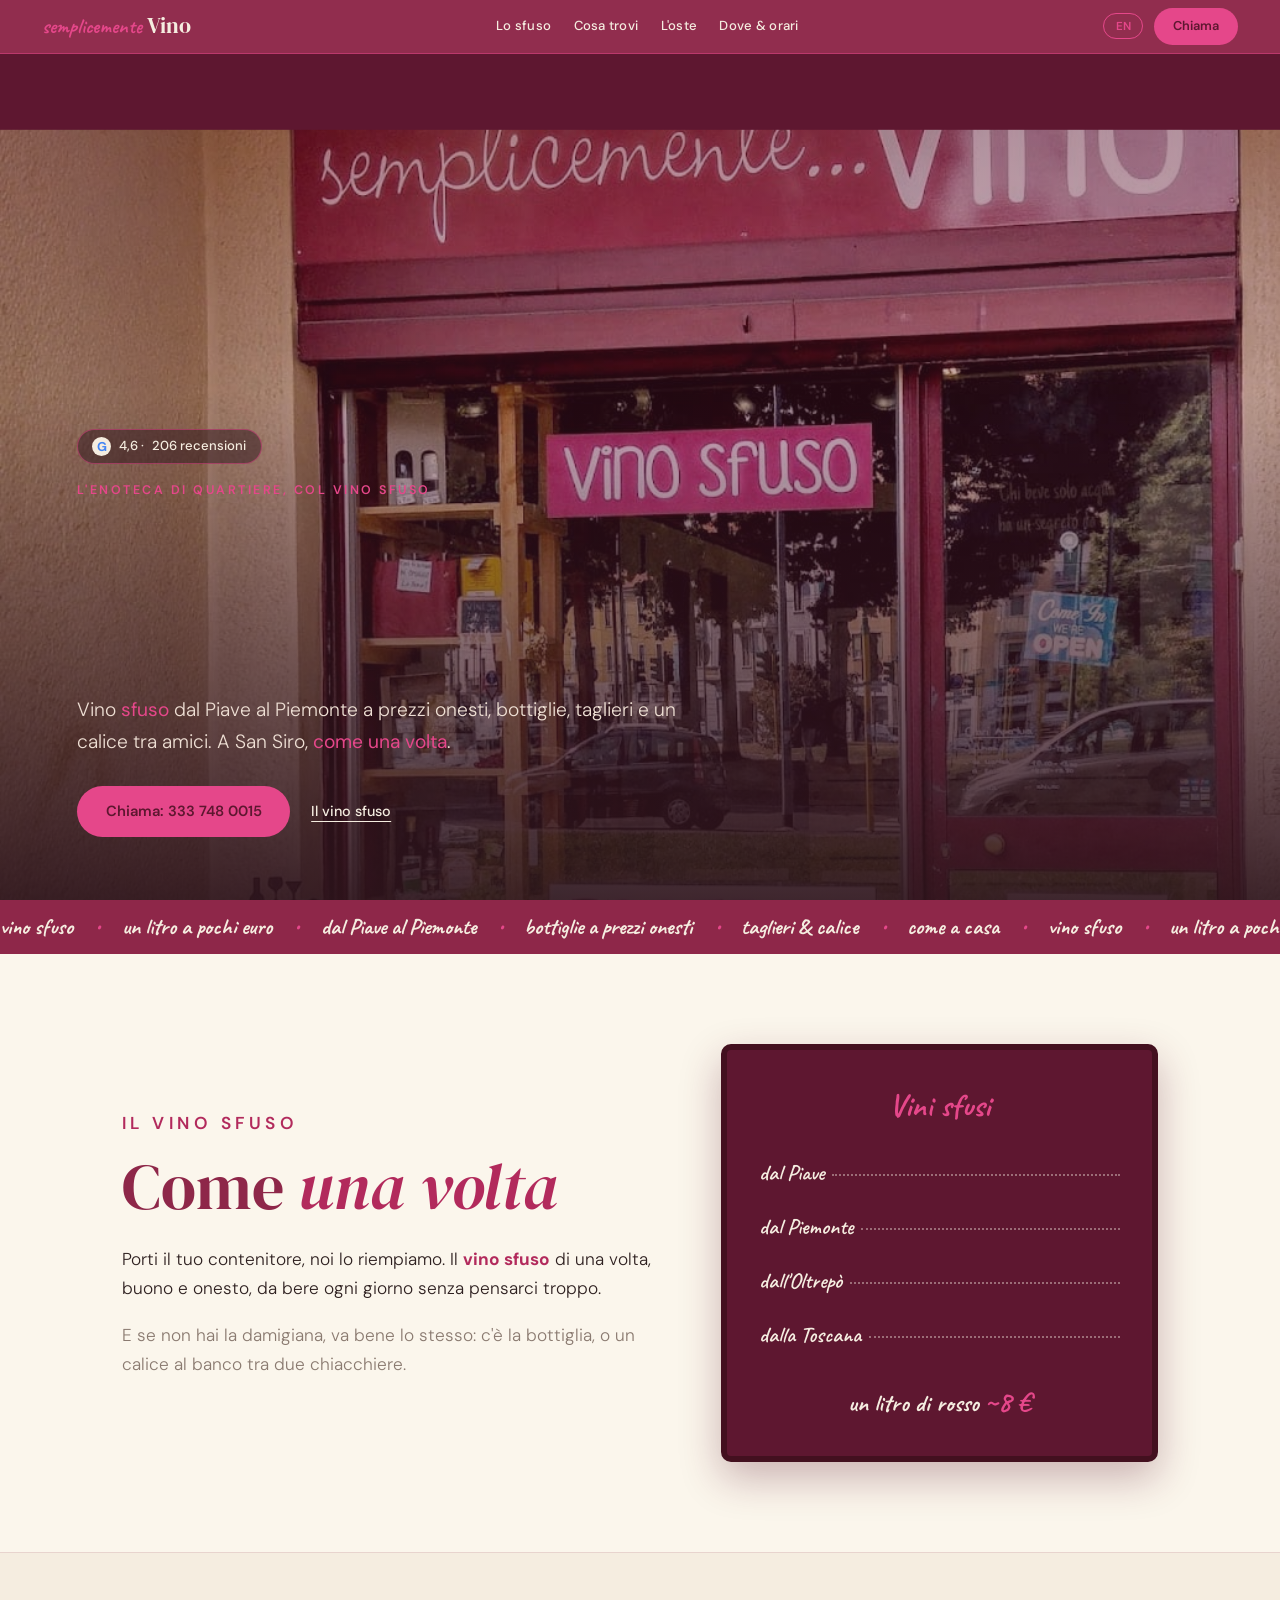
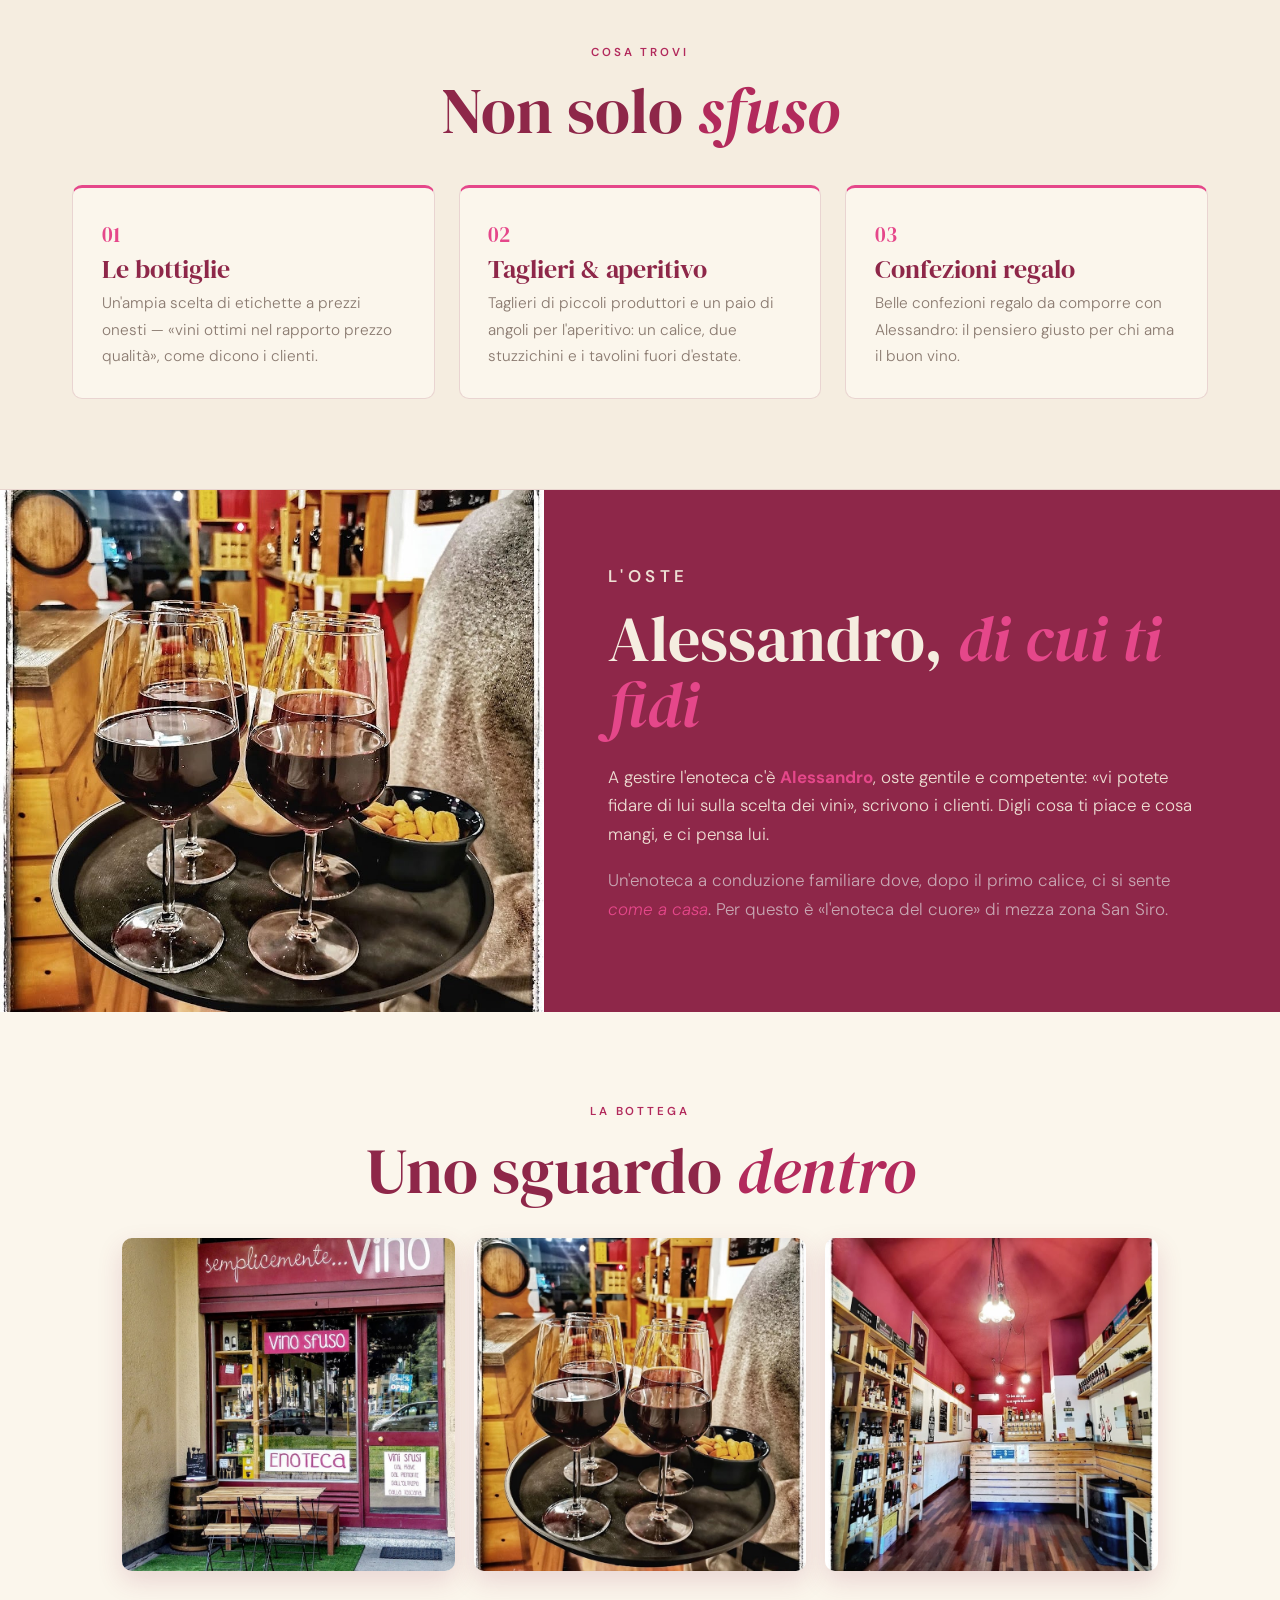
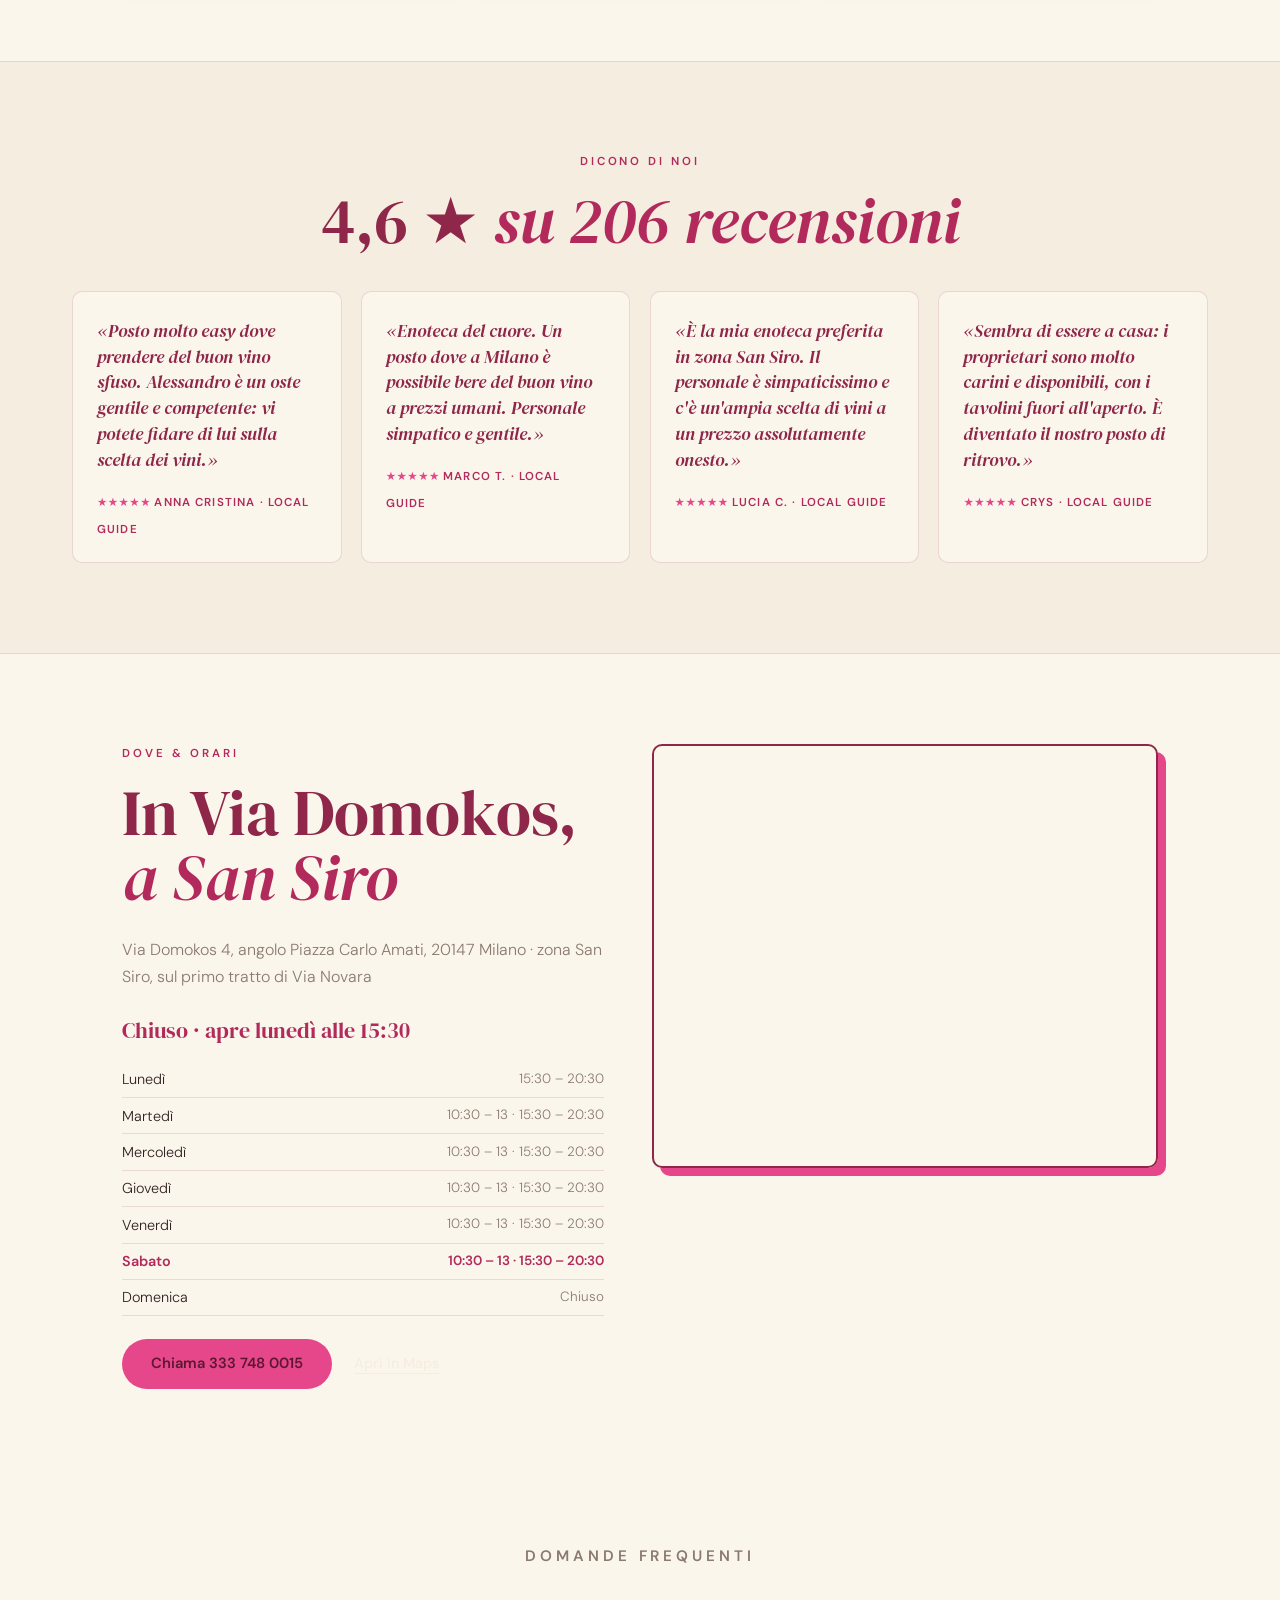
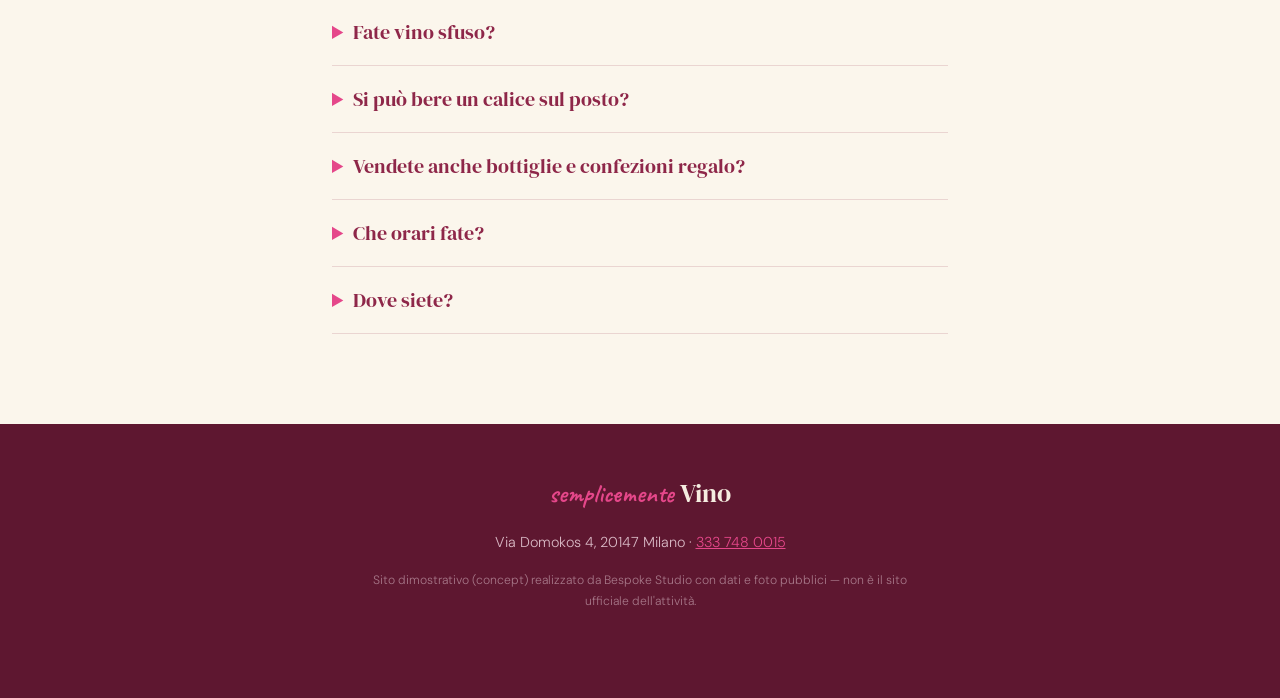
==== index.html @ ce9aa9db "Semplicemente Vino — enoteca e vino sfuso San Siro (demo Bespoke Studio) Co-Authored-By: Claude Opus" ====
<!DOCTYPE html>
<html lang="it">
<head>
<meta charset="UTF-8">
<meta name="viewport" content="width=device-width, initial-scale=1.0">
<title>Semplicemente Vino — enoteca e vino sfuso a San Siro, Milano</title>
<meta name="description" content="Semplicemente Vino: l'enoteca di quartiere di San Siro, in Via Domokos 4 a Milano. Vino sfuso dal Piave, dal Piemonte, dall'Oltrepò e dalla Toscana a prezzi onesti, bottiglie, taglieri e un calice tra amici. Chiama 333 748 0015.">
<link rel="canonical" href="https://rotenzark.github.io/semplicemente-vino/">
<meta property="og:type" content="website">
<meta property="og:title" content="Semplicemente Vino — enoteca e vino sfuso a San Siro, Milano">
<meta property="og:description" content="Vino sfuso a prezzi onesti, bottiglie, taglieri e un calice tra amici. L'enoteca di quartiere di San Siro, come una volta.">
<meta property="og:image" content="https://rotenzark.github.io/semplicemente-vino/img/og-image.jpg">
<meta property="og:url" content="https://rotenzark.github.io/semplicemente-vino/">
<meta name="twitter:card" content="summary_large_image">
<link rel="icon" href="img/favicon.svg" type="image/svg+xml">
<link rel="icon" href="img/favicon-32.png" type="image/png" sizes="32x32">
<link rel="apple-touch-icon" href="img/apple-touch-icon.png">
<link rel="preconnect" href="https://fonts.googleapis.com">
<link rel="preconnect" href="https://fonts.gstatic.com" crossorigin>
<link href="https://fonts.googleapis.com/css2?family=DM+Serif+Display:ital@0;1&family=DM+Sans:opsz,wght@9..40,300;9..40,400;9..40,500;9..40,600&family=Caveat:wght@500;600;700&display=swap" rel="stylesheet">
<link rel="stylesheet" href="css/styles.css?v=1">
<script type="application/ld+json">
{
  "@context": "https://schema.org",
  "@graph": [
    {
      "@type": "Store",
      "name": "Semplicemente Vino",
      "image": "https://rotenzark.github.io/semplicemente-vino/img/og-image.jpg",
      "url": "https://rotenzark.github.io/semplicemente-vino/",
      "telephone": "+393337480015",
      "priceRange": "€",
      "description": "Enoteca di quartiere a San Siro, Milano: vino sfuso a prezzi onesti, bottiglie, taglieri e un calice tra amici.",
      "address": { "@type": "PostalAddress", "streetAddress": "Via Domokos 4", "addressLocality": "Milano", "postalCode": "20147", "addressCountry": "IT" },
      "geo": { "@type": "GeoCoordinates", "latitude": 45.468658, "longitude": 9.125893 },
      "aggregateRating": { "@type": "AggregateRating", "ratingValue": "4.6", "reviewCount": "206", "bestRating": "5" },
      "openingHoursSpecification": [
        { "@type": "OpeningHoursSpecification", "dayOfWeek": "Monday", "opens": "15:30", "closes": "20:30" },
        { "@type": "OpeningHoursSpecification", "dayOfWeek": ["Tuesday","Wednesday","Thursday","Friday","Saturday"], "opens": "10:30", "closes": "13:00" },
        { "@type": "OpeningHoursSpecification", "dayOfWeek": ["Tuesday","Wednesday","Thursday","Friday","Saturday"], "opens": "15:30", "closes": "20:30" }
      ]
    },
    {
      "@type": "FAQPage",
      "mainEntity": [
        { "@type": "Question", "name": "Fate vino sfuso?", "acceptedAnswer": { "@type": "Answer", "text": "Sì, è la nostra specialità: vino sfuso dal Piave, dal Piemonte, dall'Oltrepò e dalla Toscana, a prezzi onesti. Porti il contenitore e lo riempiamo — un litro di rosso costa pochi euro." } },
        { "@type": "Question", "name": "Si può bere un calice sul posto?", "acceptedAnswer": { "@type": "Answer", "text": "Sì: abbiamo un paio di angoli per l'aperitivo con calice e stuzzichini, e i tavolini fuori d'estate. Per il tavolo basta una chiamata." } },
        { "@type": "Question", "name": "Vendete anche bottiglie e confezioni regalo?", "acceptedAnswer": { "@type": "Answer", "text": "Sì: un'ampia scelta di bottiglie a prezzi onesti, taglieri di piccoli produttori e belle confezioni regalo." } },
        { "@type": "Question", "name": "Che orari fate?", "acceptedAnswer": { "@type": "Answer", "text": "Lunedì 15:30–20:30; da martedì a sabato 10:30–13:00 e 15:30–20:30. La domenica siamo chiusi." } },
        { "@type": "Question", "name": "Dove siete?", "acceptedAnswer": { "@type": "Answer", "text": "In Via Domokos 4, angolo Piazza Carlo Amati, a Milano, zona San Siro / Via Novara. Per informazioni chiama 333 748 0015." } }
      ]
    }
  ]
}
</script>
</head>
<body>

<!-- INTRO -->
<div id="intro" aria-hidden="true">
  <div class="intro-inner">
    <p class="intro-logo"><span class="scritto">semplicemente</span><span class="vino">VINO</span></p>
    <p class="intro-sub">San Siro · Milano</p>
  </div>
</div>

<!-- HEADER -->
<header id="site-head">
  <a class="brand" href="#top" aria-label="Semplicemente Vino — torna su">
    <span class="brand-scritto">semplicemente</span><span class="brand-vino">Vino</span>
  </a>
  <nav id="mainNav" aria-label="Navigazione principale">
    <a href="#sfuso" data-i18n="nav.sfuso">Lo sfuso</a>
    <a href="#trovi" data-i18n="nav.trovi">Cosa trovi</a>
    <a href="#oste" data-i18n="nav.oste">L'oste</a>
    <a href="#dove" data-i18n="nav.dove">Dove &amp; orari</a>
  </nav>
  <div class="head-actions">
    <button id="langToggle" type="button" aria-label="Switch language">EN</button>
    <a class="head-call" href="tel:+393337480015" data-i18n="nav.chiama">Chiama</a>
    <button id="burger" aria-label="Menu" aria-expanded="false" aria-controls="mainNav"><span></span><span></span><span></span></button>
  </div>
</header>

<main id="top">

  <!-- HERO -->
  <section class="hero">
    <img id="heroPhoto" src="img/hero.jpg" alt="La vetrina di Semplicemente Vino con l'insegna, il vino sfuso e i tavolini fuori" width="1035" height="1200" fetchpriority="high">
    <div class="hero-shade" aria-hidden="true"></div>
    <div class="hero-content">
      <p class="hero-badge reveal-hero"><span class="g-logo" aria-hidden="true">G</span> 4,6 · <span data-i18n="hero.rec">206 recensioni</span></p>
      <p class="hero-kicker reveal-hero" data-i18n="hero.kicker">L'enoteca di quartiere, col vino sfuso</p>
      <h1 class="hero-title reveal-hero"><span class="scritto">semplicemente</span><span class="vino">Vino</span></h1>
      <p class="hero-sub reveal-hero" data-i18n="hero.sub">Vino <strong>sfuso</strong> dal Piave al Piemonte a prezzi onesti, bottiglie, taglieri e un calice tra amici. A San Siro, <strong>come una volta</strong>.</p>
      <div class="hero-cta reveal-hero">
        <a class="btn-primary" href="tel:+393337480015" data-i18n="hero.cta1">Chiama: 333 748 0015</a>
        <a class="btn-ghost" href="#sfuso" data-i18n="hero.cta2">Il vino sfuso</a>
      </div>
    </div>
  </section>

  <!-- TICKER -->
  <div class="ticker" aria-hidden="true">
    <div class="ticker-track">
      <span data-i18n="tk.1">vino sfuso</span><i>•</i><span data-i18n="tk.2">un litro a pochi euro</span><i>•</i><span data-i18n="tk.3">dal Piave al Piemonte</span><i>•</i><span data-i18n="tk.4">bottiglie a prezzi onesti</span><i>•</i><span data-i18n="tk.5">taglieri &amp; calice</span><i>•</i><span data-i18n="tk.6">come a casa</span><i>•</i>
      <span data-i18n="tk.1b">vino sfuso</span><i>•</i><span data-i18n="tk.2b">un litro a pochi euro</span><i>•</i><span data-i18n="tk.3b">dal Piave al Piemonte</span><i>•</i><span data-i18n="tk.4b">bottiglie a prezzi onesti</span><i>•</i><span data-i18n="tk.5b">taglieri &amp; calice</span><i>•</i><span data-i18n="tk.6b">come a casa</span><i>•</i>
    </div>
  </div>

  <!-- LO SFUSO -->
  <section id="sfuso" class="sfuso">
    <div class="sfuso-testo">
      <p class="kicker reveal" data-i18n="sfuso.kicker">Il vino sfuso</p>
      <h2 class="titolo reveal"><span data-i18n="sfuso.t1">Come</span> <em data-i18n="sfuso.t2">una volta</em></h2>
      <p class="reveal" data-i18n="sfuso.p1">Porti il tuo contenitore, noi lo riempiamo. Il <strong>vino sfuso</strong> di una volta, buono e onesto, da bere ogni giorno senza pensarci troppo.</p>
      <p class="reveal muted" data-i18n="sfuso.p2">E se non hai la damigiana, va bene lo stesso: c'è la bottiglia, o un calice al banco tra due chiacchiere.</p>
    </div>
    <div class="lavagna reveal" role="img" aria-label="Lavagna dei vini sfusi per regione">
      <p class="lav-titolo">Vini sfusi</p>
      <ul>
        <li><span data-i18n="lav.1">dal Piave</span><b class="dots"></b></li>
        <li><span data-i18n="lav.2">dal Piemonte</span><b class="dots"></b></li>
        <li><span data-i18n="lav.3">dall'Oltrepò</span><b class="dots"></b></li>
        <li><span data-i18n="lav.4">dalla Toscana</span><b class="dots"></b></li>
      </ul>
      <p class="lav-prezzo"><span data-i18n="lav.prezzo">un litro di rosso</span> <b>~8&nbsp;€</b></p>
    </div>
  </section>

  <!-- COSA TROVI -->
  <section id="trovi" class="trovi">
    <p class="kicker reveal" data-i18n="trovi.kicker">Cosa trovi</p>
    <h2 class="titolo reveal"><span data-i18n="trovi.t1">Non solo</span> <em data-i18n="trovi.t2">sfuso</em></h2>
    <div class="trovi-grid">
      <div class="trovi-card reveal"><span class="tc-n">01</span><h3 data-i18n="tc1.t">Le bottiglie</h3><p data-i18n="tc1.p">Un'ampia scelta di etichette a prezzi onesti — «vini ottimi nel rapporto prezzo qualità», come dicono i clienti.</p></div>
      <div class="trovi-card reveal"><span class="tc-n">02</span><h3 data-i18n="tc2.t">Taglieri &amp; aperitivo</h3><p data-i18n="tc2.p">Taglieri di piccoli produttori e un paio di angoli per l'aperitivo: un calice, due stuzzichini e i tavolini fuori d'estate.</p></div>
      <div class="trovi-card reveal"><span class="tc-n">03</span><h3 data-i18n="tc3.t">Confezioni regalo</h3><p data-i18n="tc3.p">Belle confezioni regalo da comporre con Alessandro: il pensiero giusto per chi ama il buon vino.</p></div>
    </div>
  </section>

  <!-- L'OSTE -->
  <section id="oste" class="oste">
    <figure class="oste-foto reveal" data-full="img/calici.jpg">
      <img src="img/calici.jpg" alt="Un vassoio con tre calici di vino rosso e stuzzichini da Semplicemente Vino" width="948" height="1200">
    </figure>
    <div class="oste-testo">
      <p class="kicker kicker-rosa reveal" data-i18n="oste.kicker">L'oste</p>
      <h2 class="titolo titolo-chiaro reveal"><span data-i18n="oste.t1">Alessandro,</span> <em data-i18n="oste.t2">di cui ti fidi</em></h2>
      <p class="reveal" data-i18n="oste.p1">A gestire l'enoteca c'è <strong>Alessandro</strong>, oste gentile e competente: «vi potete fidare di lui sulla scelta dei vini», scrivono i clienti. Digli cosa ti piace e cosa mangi, e ci pensa lui.</p>
      <p class="reveal muted" data-i18n="oste.p2">Un'enoteca a conduzione familiare dove, dopo il primo calice, ci si sente <em>come a casa</em>. Per questo è «l'enoteca del cuore» di mezza zona San Siro.</p>
    </div>
  </section>

  <!-- GALLERY -->
  <section id="gallery" class="gallery">
    <p class="kicker reveal" data-i18n="gal.kicker">La bottega</p>
    <h2 class="titolo reveal"><span data-i18n="gal.t1">Uno sguardo</span> <em data-i18n="gal.t2">dentro</em></h2>
    <div class="gallery-grid">
      <figure class="shot reveal" data-full="img/gal1.jpg"><img src="img/gal1.jpg" alt="La vetrina di Semplicemente Vino" width="820" height="820"></figure>
      <figure class="shot reveal" data-full="img/gal2.jpg"><img src="img/gal2.jpg" alt="Tre calici di rosso e stuzzichini" width="820" height="820"></figure>
      <figure class="shot reveal" data-full="img/gal3.jpg"><img src="img/gal3.jpg" alt="L'interno dell'enoteca con gli scaffali di vino" width="820" height="820"></figure>
    </div>
  </section>

  <!-- RECENSIONI -->
  <section id="recensioni" class="recensioni">
    <p class="kicker reveal" data-i18n="rec.kicker">Dicono di noi</p>
    <h2 class="titolo reveal"><span>4,6 ★</span> <em data-i18n="rec.t2">su 206 recensioni</em></h2>
    <div class="rec-grid">
      <blockquote class="rec reveal"><p data-i18n="rec.r1">«Posto molto easy dove prendere del buon vino sfuso. Alessandro è un oste gentile e competente: vi potete fidare di lui sulla scelta dei vini.»</p><cite>Anna Cristina · Local Guide</cite></blockquote>
      <blockquote class="rec reveal"><p data-i18n="rec.r2">«Enoteca del cuore. Un posto dove a Milano è possibile bere del buon vino a prezzi umani. Personale simpatico e gentile.»</p><cite>Marco T. · Local Guide</cite></blockquote>
      <blockquote class="rec reveal"><p data-i18n="rec.r3">«È la mia enoteca preferita in zona San Siro. Il personale è simpaticissimo e c'è un'ampia scelta di vini a un prezzo assolutamente onesto.»</p><cite>Lucia C. · Local Guide</cite></blockquote>
      <blockquote class="rec reveal"><p data-i18n="rec.r4">«Sembra di essere a casa: i proprietari sono molto carini e disponibili, con i tavolini fuori all'aperto. È diventato il nostro posto di ritrovo.»</p><cite>Crys · Local Guide</cite></blockquote>
    </div>
  </section>

  <!-- DOVE -->
  <section id="dove" class="dove">
    <div class="dove-info">
      <p class="kicker reveal" data-i18n="dove.kicker">Dove &amp; orari</p>
      <h2 class="titolo reveal"><span data-i18n="dove.t1">In Via Domokos,</span> <em data-i18n="dove.t2">a San Siro</em></h2>
      <p class="dove-metro reveal" data-i18n="dove.metro">Via Domokos 4, angolo Piazza Carlo Amati, 20147 Milano · zona San Siro, sul primo tratto di Via Novara</p>
      <div class="orari reveal">
        <p id="orarioStato" class="orario-stato">…</p>
        <table id="orariTable" aria-label="Orari di apertura">
          <tr data-day="1"><td data-i18n="giorni.lun">Lunedì</td><td>15:30 – 20:30</td></tr>
          <tr data-day="2"><td data-i18n="giorni.mar">Martedì</td><td>10:30 – 13 · 15:30 – 20:30</td></tr>
          <tr data-day="3"><td data-i18n="giorni.mer">Mercoledì</td><td>10:30 – 13 · 15:30 – 20:30</td></tr>
          <tr data-day="4"><td data-i18n="giorni.gio">Giovedì</td><td>10:30 – 13 · 15:30 – 20:30</td></tr>
          <tr data-day="5"><td data-i18n="giorni.ven">Venerdì</td><td>10:30 – 13 · 15:30 – 20:30</td></tr>
          <tr data-day="6"><td data-i18n="giorni.sab">Sabato</td><td>10:30 – 13 · 15:30 – 20:30</td></tr>
          <tr data-day="0"><td data-i18n="giorni.dom">Domenica</td><td data-i18n="giorni.chiuso">Chiuso</td></tr>
        </table>
      </div>
      <div class="dove-cta reveal">
        <a class="btn-primary" href="tel:+393337480015" data-i18n="dove.chiama">Chiama 333 748 0015</a>
        <a class="btn-ghost" href="https://www.google.com/maps/place/Semplicemente+VINO/@45.468658,9.125893,17z" target="_blank" rel="noopener" data-i18n="dove.apri">Apri in Maps</a>
      </div>
    </div>
    <div class="dove-media">
      <div class="mappa reveal">
        <iframe title="Mappa: Semplicemente Vino, Via Domokos 4, Milano" src="https://www.google.com/maps?q=Semplicemente+Vino,+Via+Domokos+4,+20147+Milano&output=embed" loading="lazy" referrerpolicy="no-referrer-when-downgrade" allowfullscreen></iframe>
      </div>
    </div>
  </section>

  <!-- FAQ -->
  <section class="faq" aria-label="Domande frequenti">
    <p class="kicker reveal" data-i18n="faq.kicker">Domande frequenti</p>
    <div class="faq-list">
      <details class="reveal"><summary data-i18n="faq.q1">Fate vino sfuso?</summary><p data-i18n="faq.a1">Sì, è la nostra specialità: vino sfuso dal Piave, dal Piemonte, dall'Oltrepò e dalla Toscana, a prezzi onesti. Porti il contenitore e lo riempiamo — un litro di rosso costa pochi euro.</p></details>
      <details class="reveal"><summary data-i18n="faq.q2">Si può bere un calice sul posto?</summary><p data-i18n="faq.a2">Sì: abbiamo un paio di angoli per l'aperitivo con calice e stuzzichini, e i tavolini fuori d'estate. Per il tavolo basta una chiamata.</p></details>
      <details class="reveal"><summary data-i18n="faq.q3">Vendete anche bottiglie e confezioni regalo?</summary><p data-i18n="faq.a3">Sì: un'ampia scelta di bottiglie a prezzi onesti, taglieri di piccoli produttori e belle confezioni regalo.</p></details>
      <details class="reveal"><summary data-i18n="faq.q4">Che orari fate?</summary><p data-i18n="faq.a4">Lunedì 15:30–20:30; da martedì a sabato 10:30–13:00 e 15:30–20:30. La domenica siamo chiusi.</p></details>
      <details class="reveal"><summary data-i18n="faq.q5">Dove siete?</summary><p data-i18n="faq.a5">In Via Domokos 4, angolo Piazza Carlo Amati, a Milano, zona San Siro / Via Novara. Chiama 333 748 0015.</p></details>
    </div>
  </section>

</main>

<footer>
  <p class="foot-brand"><span class="brand-scritto">semplicemente</span><span class="brand-vino">Vino</span></p>
  <p data-i18n="foot.dove">Via Domokos 4, 20147 Milano · <a href="tel:+393337480015">333 748 0015</a></p>
  <p class="foot-demo" data-i18n="foot.demo">Sito dimostrativo (concept) realizzato da Bespoke Studio con dati e foto pubblici — non è il sito ufficiale dell'attività.</p>
</footer>

<div class="actionbar" id="actionBar">
  <a href="tel:+393337480015" data-i18n="bar.chiama">Chiama</a>
  <a href="#dove" data-i18n="bar.orari">Orari</a>
  <a href="https://www.google.com/maps?q=Via+Domokos+4,+20147+Milano" target="_blank" rel="noopener" data-i18n="bar.mappa">Indicazioni</a>
</div>

<div id="lightbox" hidden>
  <button id="lightboxClose" aria-label="Chiudi">&times;</button>
  <img id="lightboxImg" src="" alt="">
</div>

<script src="https://cdnjs.cloudflare.com/ajax/libs/gsap/3.12.5/gsap.min.js" defer></script>
<script src="https://cdnjs.cloudflare.com/ajax/libs/gsap/3.12.5/ScrollTrigger.min.js" defer></script>
<script src="js/main.js?v=1" defer></script>
</body>
</html>
---- css/styles.css ----
/* Semplicemente Vino — design system
   Palette (dai colori reali dell'insegna): bordeaux #8E2749 · magenta #B22A5C · rosa #E5478A · crema #F5EDE0 · carta #FBF6EC · legno #7A5A3A · inchiostro #2E2020
   Font: DM Serif Display (display) · DM Sans (testo) · Caveat (script «semplicemente» + lavagna)
   Gesto-firma: il VINO SFUSO «come una volta» + l'insegna «semplicemente…VINO» */

:root{
  --bordeaux:#8E2749;
  --bordeaux-scuro:#5E1730;
  --magenta:#B22A5C;
  --rosa:#E5478A;
  --crema:#F5EDE0;
  --carta:#FBF6EC;
  --legno:#7A5A3A;
  --ink:#2E2020;
  --grigio:#8A7A70;
  --disp:'DM Serif Display',Georgia,serif;
  --testo:'DM Sans',system-ui,sans-serif;
  --script:'Caveat',cursive;
  --r:10px;
}

*,*::before,*::after{box-sizing:border-box}
[hidden]{display:none!important}
img{max-width:100%;height:auto;display:block}
body{margin:0;font-family:var(--testo);font-weight:300;color:var(--ink);background:var(--carta);line-height:1.7}
a{color:inherit}
h1,h2,h3{line-height:1.05;margin:0 0 .4em;font-weight:400}
@media (prefers-reduced-motion: reduce){*,*::before,*::after{animation-duration:.01ms!important;animation-iteration-count:1!important;transition-duration:.01ms!important;scroll-behavior:auto!important}}
html{scroll-behavior:smooth}

/* logo lockup «semplicemente…VINO» */
.scritto{font-family:var(--script);font-weight:700;color:var(--rosa)}
.vino{font-family:var(--disp)}

/* etichette */
.kicker{font-family:var(--testo);font-weight:600;font-size:.72rem;letter-spacing:.26em;text-transform:uppercase;color:var(--magenta);margin:0 0 1rem}
.kicker-rosa{color:var(--rosa)}
.titolo{font-family:var(--disp);font-size:clamp(2.3rem,5.5vw,4rem);color:var(--bordeaux);line-height:1.02}
.titolo em{font-style:italic;color:var(--magenta)}
.titolo-chiaro{color:var(--crema)}
.titolo-chiaro em{color:var(--rosa)}
.muted{color:var(--grigio)}

/* intro */
#intro{position:fixed;inset:0;background:var(--bordeaux);z-index:200;display:flex;align-items:center;justify-content:center;transition:opacity .6s ease}
#intro.hide{opacity:0;pointer-events:none}
.intro-inner{text-align:center;color:var(--crema)}
.intro-logo{margin:0;display:flex;flex-direction:column;align-items:center;line-height:.9}
.intro-logo .scritto{font-size:clamp(2rem,8vw,3.4rem);color:var(--rosa);opacity:0;animation:fadeUp .7s ease forwards}
.intro-logo .vino{font-size:clamp(3rem,13vw,6rem);color:var(--crema);opacity:0;animation:fadeUp .7s ease .2s forwards}
@keyframes fadeUp{from{opacity:0;transform:translateY(14px)}to{opacity:1;transform:none}}
.reduced-motion .intro-logo .scritto,.reduced-motion .intro-logo .vino{opacity:1;transform:none;animation:none}
.intro-sub{font-family:var(--testo);font-weight:500;font-size:.72rem;letter-spacing:.3em;text-transform:uppercase;color:var(--rosa);margin:1rem 0 0}

/* header */
#site-head{position:sticky;top:0;z-index:100;display:flex;align-items:center;justify-content:space-between;gap:1rem;padding:.5rem clamp(1rem,4vw,2.6rem);background:rgba(142,39,73,.97);border-bottom:1px solid rgba(229,71,138,.5)}
.brand{display:flex;align-items:baseline;gap:.35rem;text-decoration:none;color:var(--crema)}
.brand-scritto{font-family:var(--script);font-weight:700;font-size:1.3rem;color:var(--rosa)}
.brand-vino{font-family:var(--disp);font-size:1.35rem;color:var(--crema)}
#mainNav{display:flex;gap:1.4rem}
#mainNav a{font-size:.82rem;font-weight:500;letter-spacing:.02em;text-decoration:none;color:var(--crema)}
#mainNav a:hover{color:var(--rosa)}
.head-actions{display:flex;align-items:center;gap:.7rem}
#langToggle{font-family:var(--testo);font-weight:600;font-size:.72rem;background:none;border:1px solid var(--rosa);color:var(--rosa);border-radius:99px;padding:.28rem .7rem;cursor:pointer}
.head-call{font-weight:600;font-size:.8rem;text-decoration:none;background:var(--rosa);color:var(--bordeaux-scuro);padding:.46rem 1.2rem;border-radius:99px}
.head-call:hover{background:var(--crema)}
#burger{display:none;flex-direction:column;gap:5px;background:none;border:none;cursor:pointer;padding:.35rem;position:relative;z-index:112}
#burger span{width:24px;height:2.5px;background:var(--crema);border-radius:2px;transition:transform .3s,opacity .3s}
#burger[aria-expanded="true"] span:nth-child(1){transform:translateY(7.5px) rotate(45deg)}
#burger[aria-expanded="true"] span:nth-child(2){opacity:0}
#burger[aria-expanded="true"] span:nth-child(3){transform:translateY(-7.5px) rotate(-45deg)}
#burger[aria-expanded="true"] span{background:var(--rosa)}

/* hero */
.hero{position:relative;min-height:94vh;min-height:94svh;display:flex;align-items:flex-end;overflow:hidden;background:var(--bordeaux-scuro)}
#heroPhoto{position:absolute;inset:0;width:100%;height:112%;object-fit:cover;object-position:center 30%}
.hero-shade{position:absolute;inset:0;background:linear-gradient(180deg,rgba(94,23,48,.5) 0%,rgba(94,23,48,.35) 40%,rgba(46,20,28,.92) 100%)}
.hero-content{position:relative;z-index:2;padding:0 clamp(1.2rem,6vw,5rem) clamp(2.6rem,7vh,5rem);max-width:900px}
.hero-badge{display:inline-flex;align-items:center;gap:.5rem;color:var(--crema);font-weight:500;font-size:.82rem;background:rgba(46,20,28,.5);border:1px solid rgba(229,71,138,.5);border-radius:99px;padding:.32rem .9rem;margin:0 0 1rem}
.g-logo{font-weight:700;background:var(--crema);color:#4285F4;border-radius:50%;width:1.2rem;height:1.2rem;display:inline-flex;align-items:center;justify-content:center;font-size:.8rem}
.hero-kicker{font-family:var(--testo);font-weight:600;font-size:.78rem;letter-spacing:.2em;text-transform:uppercase;color:var(--rosa);margin:0 0 .5rem}
.hero-title{margin:0 0 1rem;display:flex;flex-direction:column;line-height:.85}
.hero-title .scritto{font-size:clamp(2.4rem,8vw,4.4rem);color:var(--rosa)}
.hero-title .vino{font-family:var(--disp);font-size:clamp(3.4rem,13vw,8rem);color:var(--crema)}
.hero-sub{color:#EEDFD4;font-size:clamp(1rem,1.9vw,1.2rem);max-width:34em;margin:0 0 1.7rem}
.hero-sub strong{color:var(--rosa);font-weight:400}
.hero-cta{display:flex;gap:.9rem;flex-wrap:wrap}
.btn-primary{font-family:var(--testo);font-weight:600;text-decoration:none;background:var(--rosa);color:var(--bordeaux-scuro);padding:.8rem 1.8rem;border-radius:99px;font-size:.92rem;display:inline-block}
.btn-primary:hover{background:var(--crema)}
.btn-ghost{font-weight:500;text-decoration:underline;text-underline-offset:5px;color:var(--crema);padding:.8rem .4rem;font-size:.9rem}

/* ticker */
.ticker{background:var(--bordeaux);color:var(--crema);overflow:hidden;padding:.5rem 0}
.ticker-track{display:flex;gap:1.4rem;white-space:nowrap;width:max-content;animation:ticker 28s linear infinite;font-family:var(--script);font-weight:700;font-size:1.4rem}
.ticker-track i{color:var(--rosa);font-style:normal}
@keyframes ticker{to{transform:translateX(-50%)}}
.reduced-motion .ticker-track{animation:none}

/* sfuso */
.sfuso{max-width:1180px;margin:0 auto;padding:clamp(4rem,10vh,7rem) clamp(1.2rem,6vw,4.5rem);display:grid;grid-template-columns:minmax(0,1.1fr) minmax(0,.9fr);gap:clamp(2rem,5vw,4rem);align-items:center}
.sfuso-testo p{font-size:1.08rem;max-width:32em}
.sfuso-testo p strong{color:var(--magenta)}
.lavagna{background:var(--bordeaux-scuro);color:var(--crema);border-radius:var(--r);padding:1.8rem 2rem;border:6px solid #43101f;box-shadow:0 16px 40px rgba(94,23,48,.3)}
.lav-titolo{font-family:var(--script);font-weight:700;font-size:2rem;color:var(--rosa);margin:0 0 .8rem;text-align:center}
.lavagna ul{list-style:none;margin:0 0 1rem;padding:0}
.lavagna li{display:flex;align-items:baseline;gap:.5rem;padding:.5rem 0;font-family:var(--script);font-weight:600;font-size:1.4rem}
.lavagna .dots{flex:1;border-bottom:2px dotted rgba(245,237,224,.4);transform:translateY(-4px)}
.lav-prezzo{font-family:var(--script);font-weight:700;font-size:1.5rem;text-align:center;margin:.6rem 0 0;color:var(--crema)}
.lav-prezzo b{color:var(--rosa);font-size:1.8rem}

/* trovi */
.trovi{background:var(--crema);border-block:1px solid rgba(142,39,73,.12);padding:clamp(4rem,10vh,7rem) clamp(1.2rem,6vw,4.5rem);text-align:center}
.trovi>.kicker,.trovi>.titolo{max-width:1140px;margin-inline:auto}
.trovi-grid{max-width:1140px;margin:2.6rem auto 0;display:grid;grid-template-columns:repeat(3,minmax(0,1fr));gap:1.5rem;text-align:left}
.trovi-card{background:var(--carta);border:1px solid rgba(142,39,73,.16);border-radius:var(--r);padding:1.8rem;border-top:3px solid var(--rosa)}
.tc-n{font-family:var(--disp);font-size:1.3rem;color:var(--rosa)}
.trovi-card h3{font-family:var(--disp);font-size:1.6rem;color:var(--bordeaux);margin:.2rem 0 .5rem}
.trovi-card p{margin:0;font-size:.96rem;color:var(--grigio)}

/* oste */
.oste{background:var(--bordeaux);color:var(--crema);display:grid;grid-template-columns:minmax(0,.85fr) minmax(0,1.15fr);gap:0;align-items:stretch}
.oste-foto{margin:0;position:relative;min-height:460px}
.oste-foto img{position:absolute;inset:0;width:100%;height:100%;object-fit:cover}
.oste-testo{padding:clamp(3rem,8vh,5.5rem) clamp(1.4rem,5vw,4rem)}
.oste-testo p{font-size:1.06rem;color:#EEDFD4}
.oste-testo p strong{color:var(--rosa)}
.oste-testo p em{color:var(--rosa);font-style:italic}
.oste-testo .muted{color:#C8A6B2}

/* gallery */
.gallery{max-width:1180px;margin:0 auto;padding:clamp(4rem,10vh,7rem) clamp(1.2rem,6vw,4.5rem);text-align:center}
.gallery-grid{display:grid;grid-template-columns:repeat(auto-fit,minmax(220px,1fr));gap:1.2rem;margin-top:2.2rem}
.shot{margin:0;border-radius:var(--r);overflow:hidden;cursor:zoom-in;box-shadow:0 10px 26px rgba(142,39,73,.16)}
.shot img{width:100%;aspect-ratio:1/1;object-fit:cover;transition:transform .6s ease}
.shot:hover img{transform:scale(1.05)}

/* recensioni */
.recensioni{background:var(--crema);border-block:1px solid rgba(142,39,73,.12);padding:clamp(4rem,10vh,7rem) clamp(1.2rem,6vw,4.5rem);text-align:center}
.recensioni>.kicker,.recensioni>.titolo{max-width:1140px;margin-inline:auto}
.rec-grid{max-width:1140px;margin:2.4rem auto 0;display:grid;grid-template-columns:repeat(auto-fit,minmax(250px,1fr));gap:1.2rem;text-align:left}
.rec{margin:0;background:var(--carta);border:1px solid rgba(142,39,73,.16);border-radius:var(--r);padding:1.6rem 1.5rem 1.3rem}
.rec p{margin:0 0 .9rem;font-family:var(--disp);font-size:1.15rem;font-style:italic;color:var(--bordeaux);line-height:1.4}
.rec cite{font-style:normal;font-weight:600;font-size:.72rem;letter-spacing:.1em;text-transform:uppercase;color:var(--magenta)}
.rec cite::before{content:'★★★★★ ';color:var(--rosa);letter-spacing:.04em}

/* dove */
.dove{max-width:1180px;margin:0 auto;padding:clamp(4rem,10vh,7rem) clamp(1.2rem,6vw,4.5rem);display:grid;grid-template-columns:minmax(0,1fr) minmax(0,1.05fr);gap:3rem;align-items:start}
.dove-metro{font-size:1rem;color:var(--grigio)}
.orari{margin-top:1.4rem}
.orario-stato{font-family:var(--disp);font-size:1.4rem;color:var(--magenta);margin:0 0 .7rem}
#orariTable{border-collapse:collapse;width:100%;max-width:32rem;font-size:.9rem}
#orariTable td{padding:.34rem 0;border-bottom:1px solid rgba(142,39,73,.14)}
#orariTable td:last-child{text-align:right;color:var(--grigio);font-size:.84rem}
#orariTable tr.is-today td{font-weight:600;color:var(--magenta)}
.dove-cta{display:flex;gap:1rem;flex-wrap:wrap;margin-top:1.4rem}
.mappa{border-radius:var(--r);overflow:hidden;border:2px solid var(--bordeaux);box-shadow:8px 8px 0 var(--rosa)}
.mappa iframe{width:100%;height:420px;border:0;display:block}

/* faq */
.faq{max-width:760px;margin:0 auto;padding:clamp(2rem,6vh,4rem) clamp(1.2rem,6vw,4.5rem) clamp(4rem,10vh,6.5rem);text-align:center}
.faq-list{text-align:left;margin-top:1.8rem}
.faq details{border-bottom:1px solid rgba(142,39,73,.16);padding:1rem 0}
.faq summary{font-family:var(--disp);font-size:1.25rem;cursor:pointer;color:var(--bordeaux)}
.faq summary::marker{color:var(--rosa)}
.faq p{margin:.7rem 0 0;font-size:.95rem;color:var(--grigio)}

/* footer / actionbar / lightbox */
footer{background:var(--bordeaux-scuro);color:#D8B8C4;text-align:center;padding:3rem 1.2rem 5.4rem;font-size:.9rem}
.foot-brand{margin:0 0 .4rem;display:flex;align-items:baseline;justify-content:center;gap:.35rem}
.foot-brand .brand-scritto{font-family:var(--script);font-weight:700;font-size:1.6rem;color:var(--rosa)}
.foot-brand .brand-vino{font-family:var(--disp);font-size:1.6rem;color:var(--crema)}
footer a{color:var(--rosa)}
.foot-demo{font-size:.76rem;opacity:.6;max-width:44em;margin:1rem auto 0}
.actionbar{position:fixed;left:0;right:0;bottom:0;z-index:110;display:none;grid-template-columns:repeat(3,1fr);background:var(--bordeaux-scuro);border-top:2px solid var(--rosa);transform:translateY(100%);transition:transform .35s ease}
.actionbar.is-visible{transform:none}
.actionbar a{font-family:var(--disp);font-size:1.05rem;color:var(--crema);text-decoration:none;text-align:center;padding:.85rem .4rem}
.actionbar a+a{border-left:1px solid rgba(245,237,224,.2)}
#lightbox{position:fixed;inset:0;z-index:150;background:rgba(46,20,28,.94);display:flex;align-items:center;justify-content:center;padding:2rem}
#lightbox img{max-width:min(92vw,1000px);max-height:86vh;width:auto;height:auto;border-radius:var(--r)}
#lightboxClose{position:absolute;top:1rem;right:1.4rem;font-size:2.4rem;background:none;border:none;color:var(--crema);cursor:pointer;line-height:1}

/* reveal */
.js .reveal,.js .reveal-hero{opacity:0}
.js.reduced-motion .reveal,.js.reduced-motion .reveal-hero{opacity:1}

/* responsive */
@media(max-width:920px){
  #mainNav{position:fixed;inset:0;background:var(--bordeaux);flex-direction:column;justify-content:center;align-items:center;gap:1.6rem;transform:translateX(100%);transition:transform .35s ease;z-index:111}
  #mainNav.nav-open{transform:none}
  #mainNav a{color:var(--crema);font-family:var(--disp);font-size:1.7rem}
  #burger{display:flex}
  .head-call{display:none}
  .sfuso{grid-template-columns:1fr}
  .trovi-grid{grid-template-columns:1fr}
  .oste{grid-template-columns:1fr}
  .oste-foto{min-height:340px}
  .dove{grid-template-columns:1fr}
}
@media(max-width:600px){
  .actionbar{display:grid}
  footer{padding-bottom:6.4rem}
  .rec-grid{grid-template-columns:1fr}
}
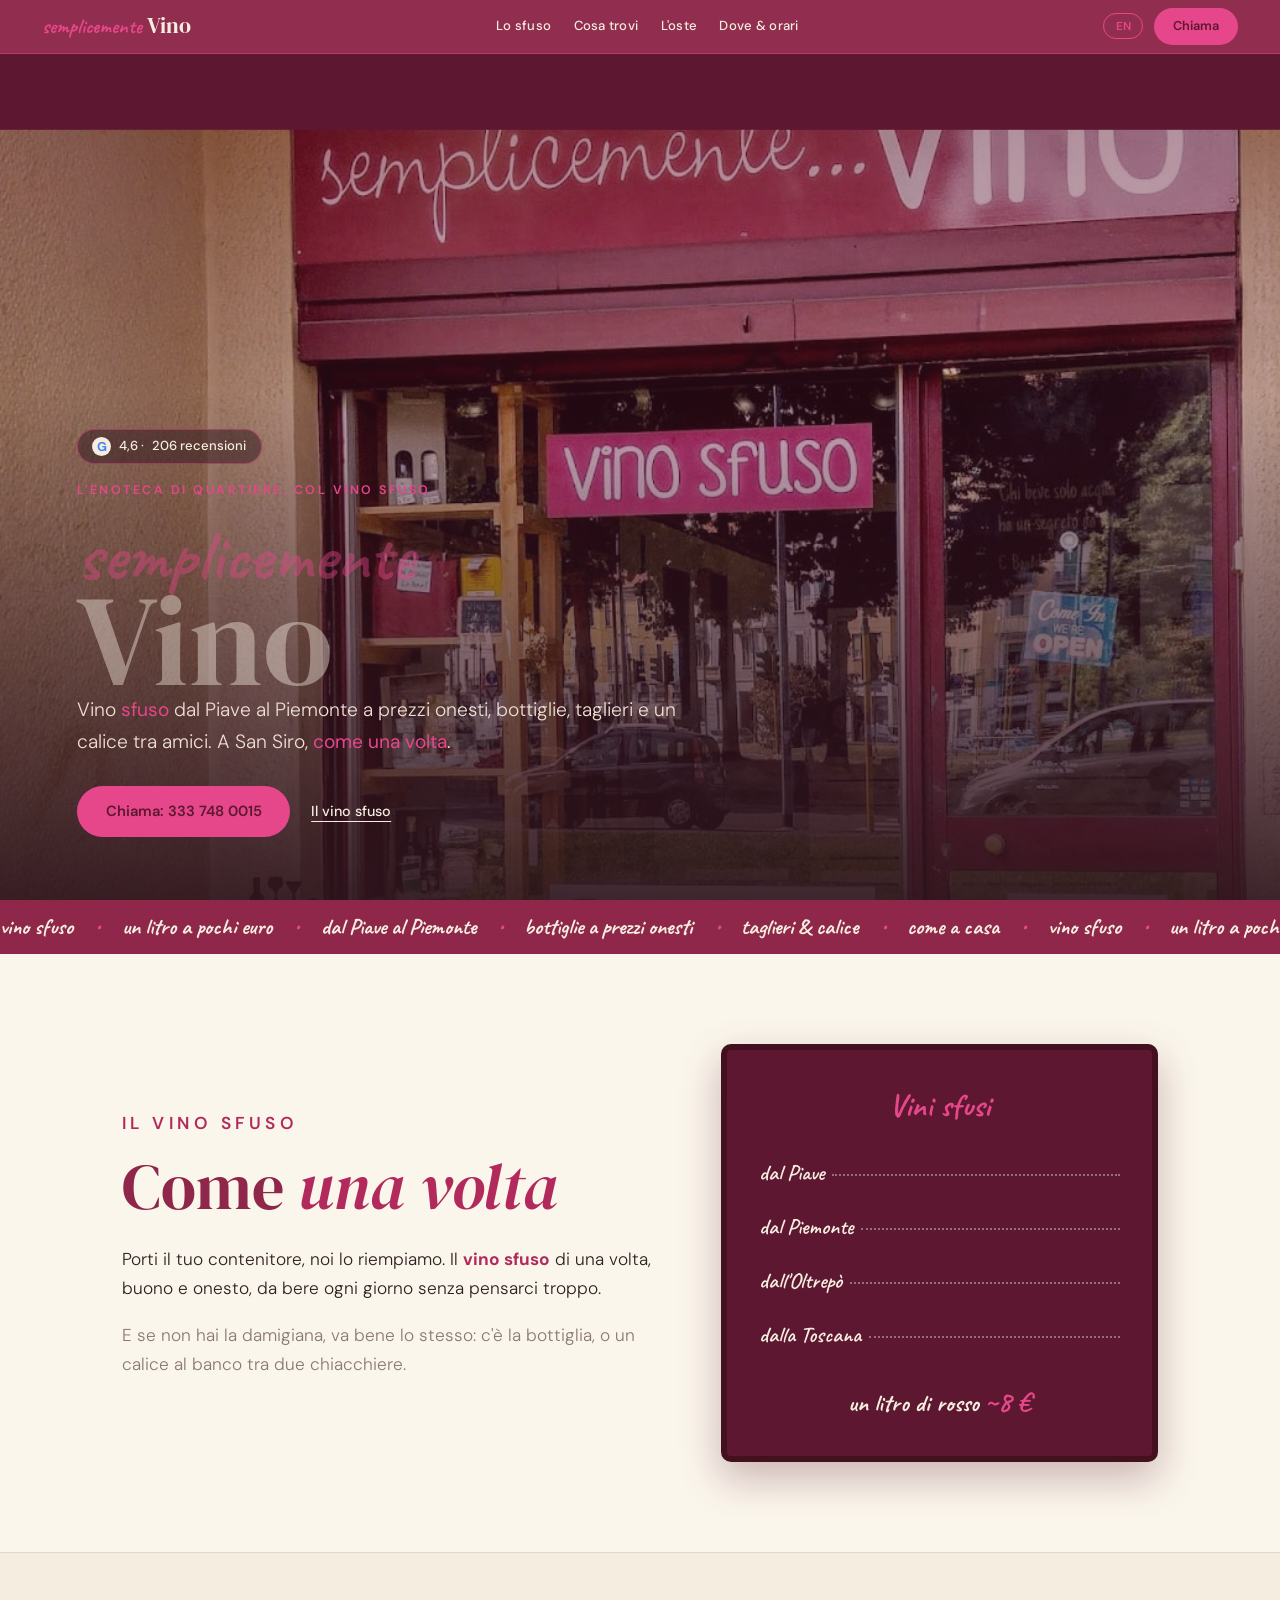
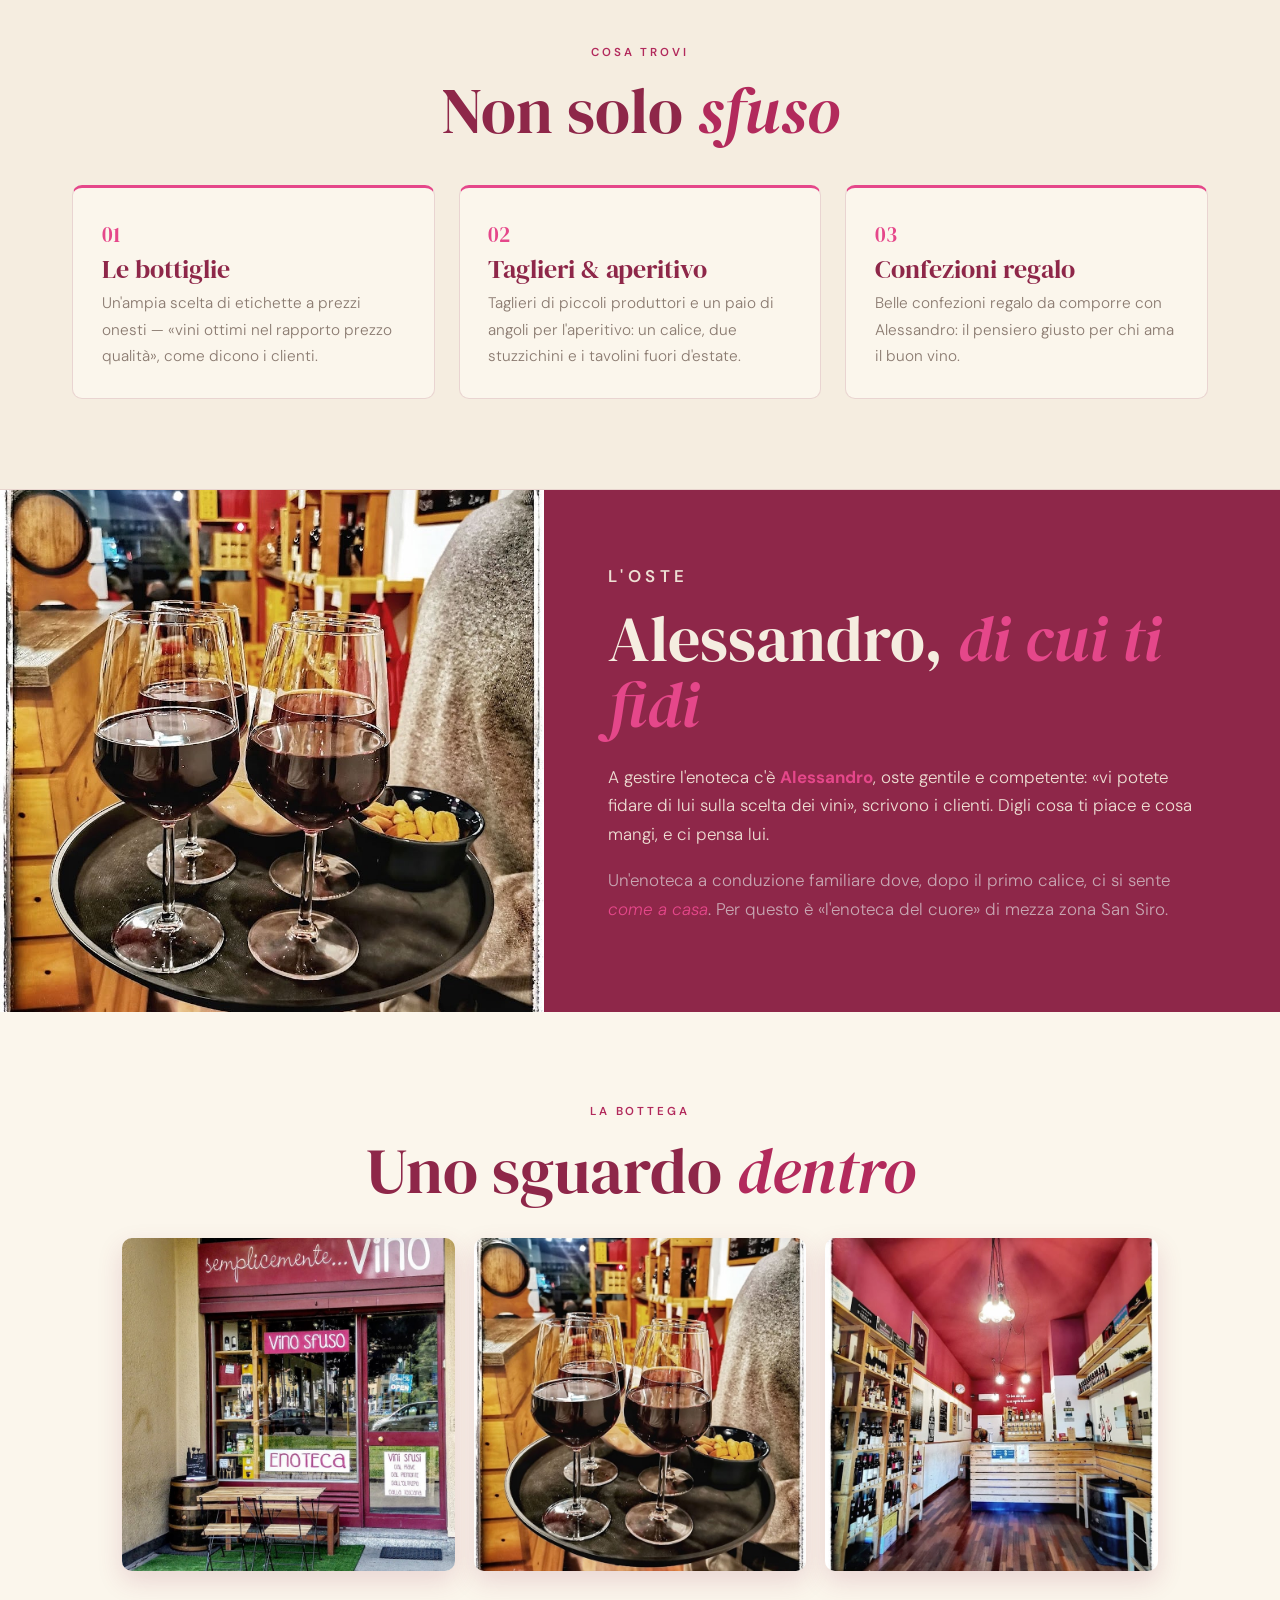
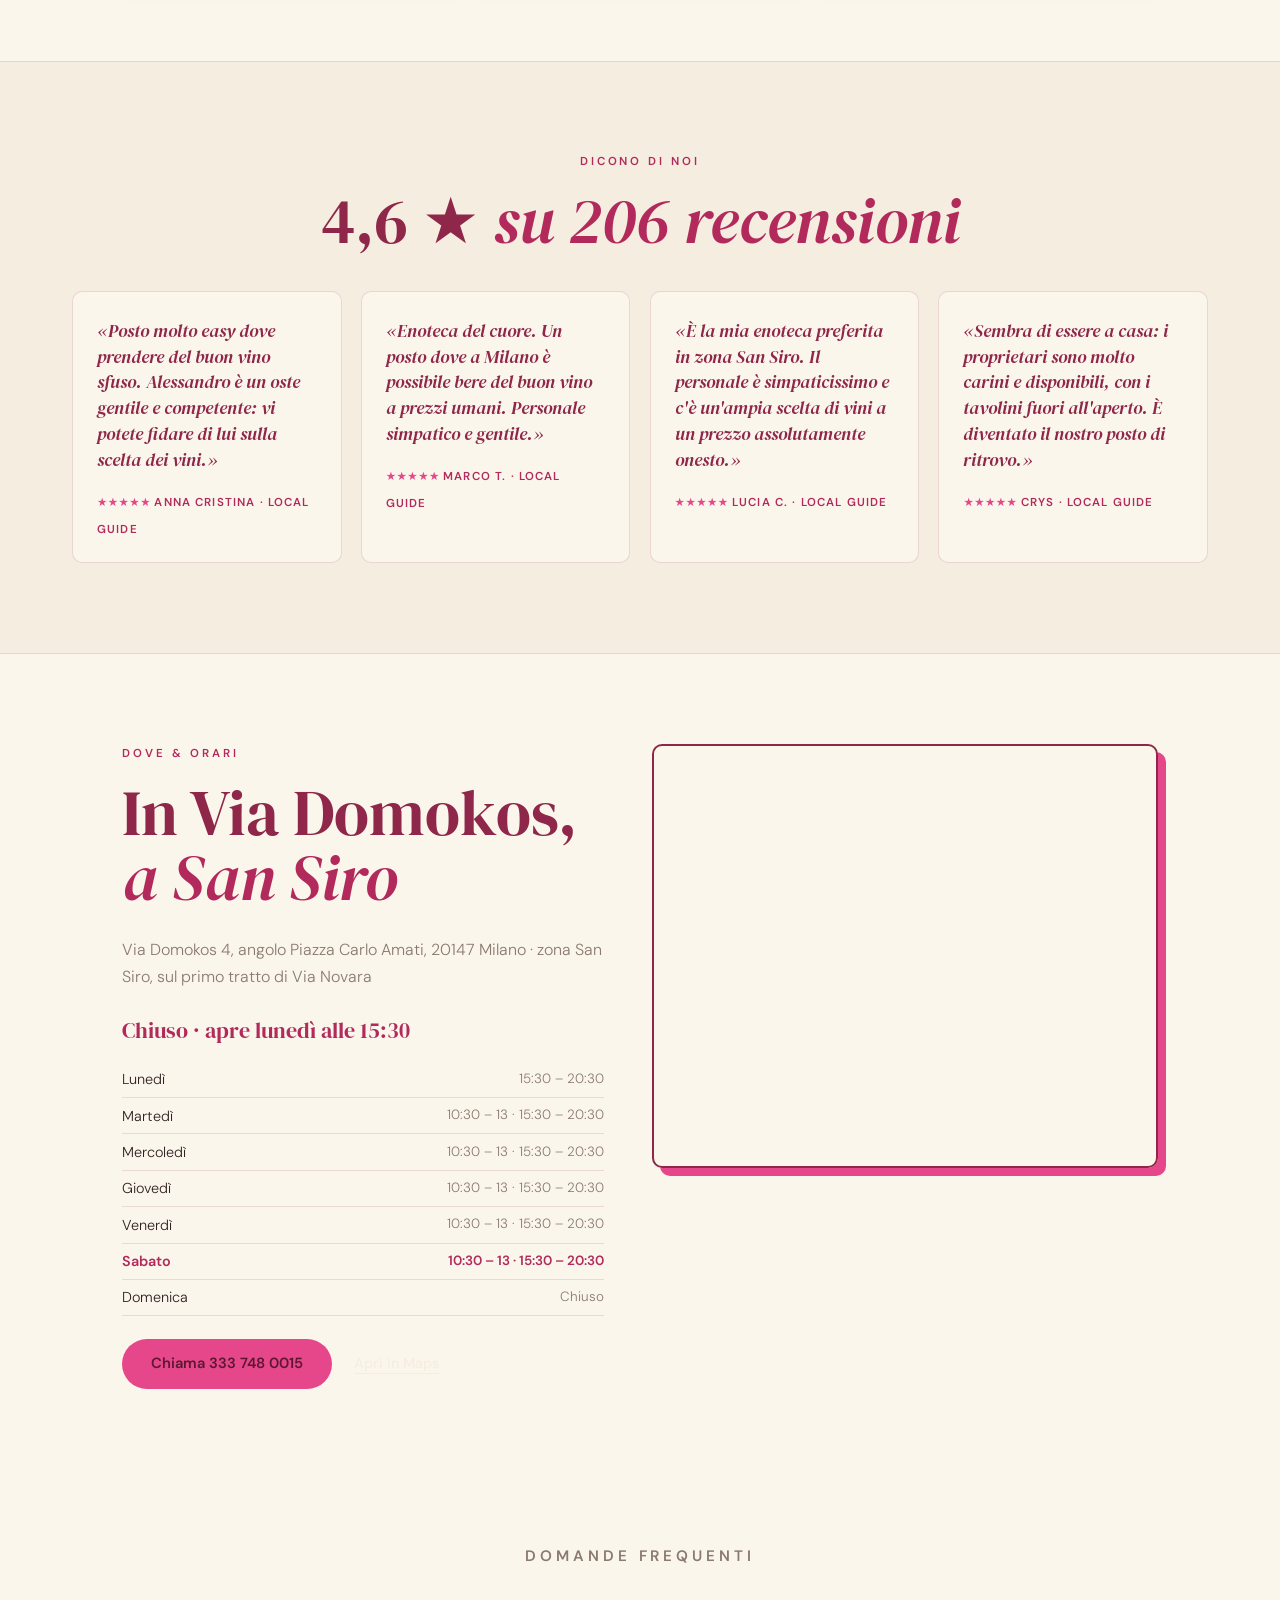
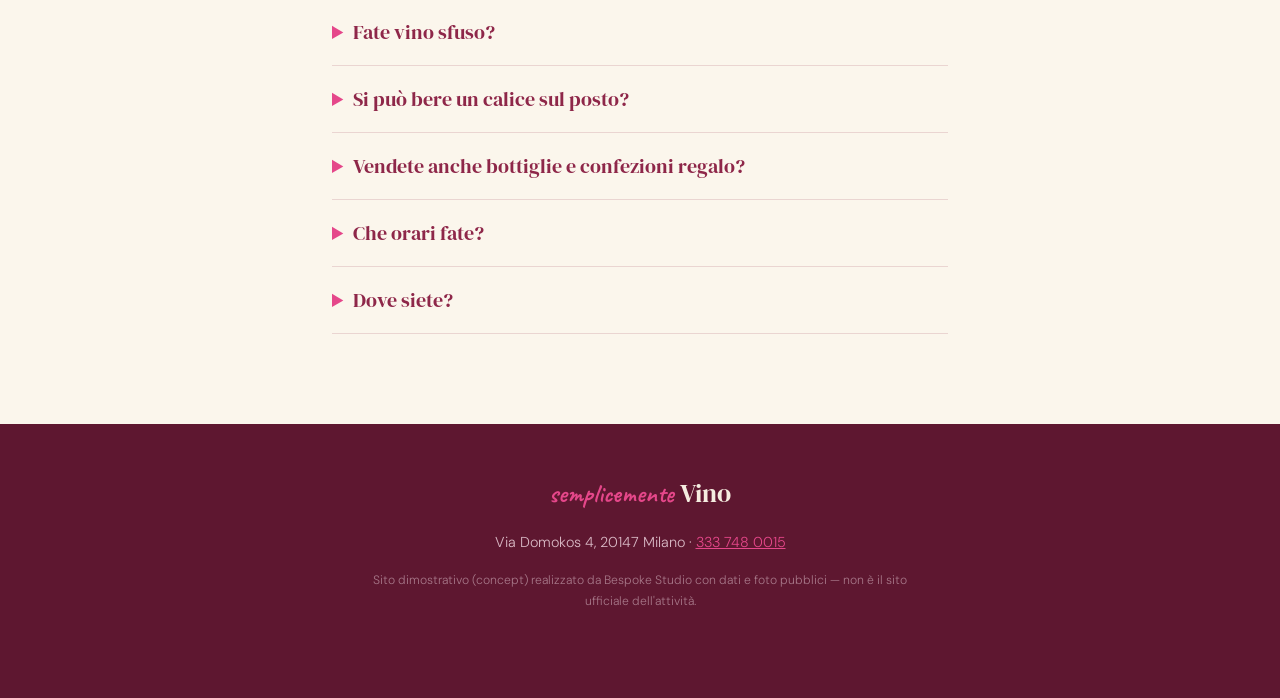
==== commit 09c49476: "Fix FOUC: reveal watchdog solo fallback (niente flash testi/foto) + cache-bust main.js v2 Co-Authore" ====
--- a/index.html
+++ b/index.html
@@ -238,6 +238,6 @@
 
 <script src="https://cdnjs.cloudflare.com/ajax/libs/gsap/3.12.5/gsap.min.js" defer></script>
 <script src="https://cdnjs.cloudflare.com/ajax/libs/gsap/3.12.5/ScrollTrigger.min.js" defer></script>
-<script src="js/main.js?v=1" defer></script>
+<script src="js/main.js?v=2" defer></script>
 </body>
 </html>
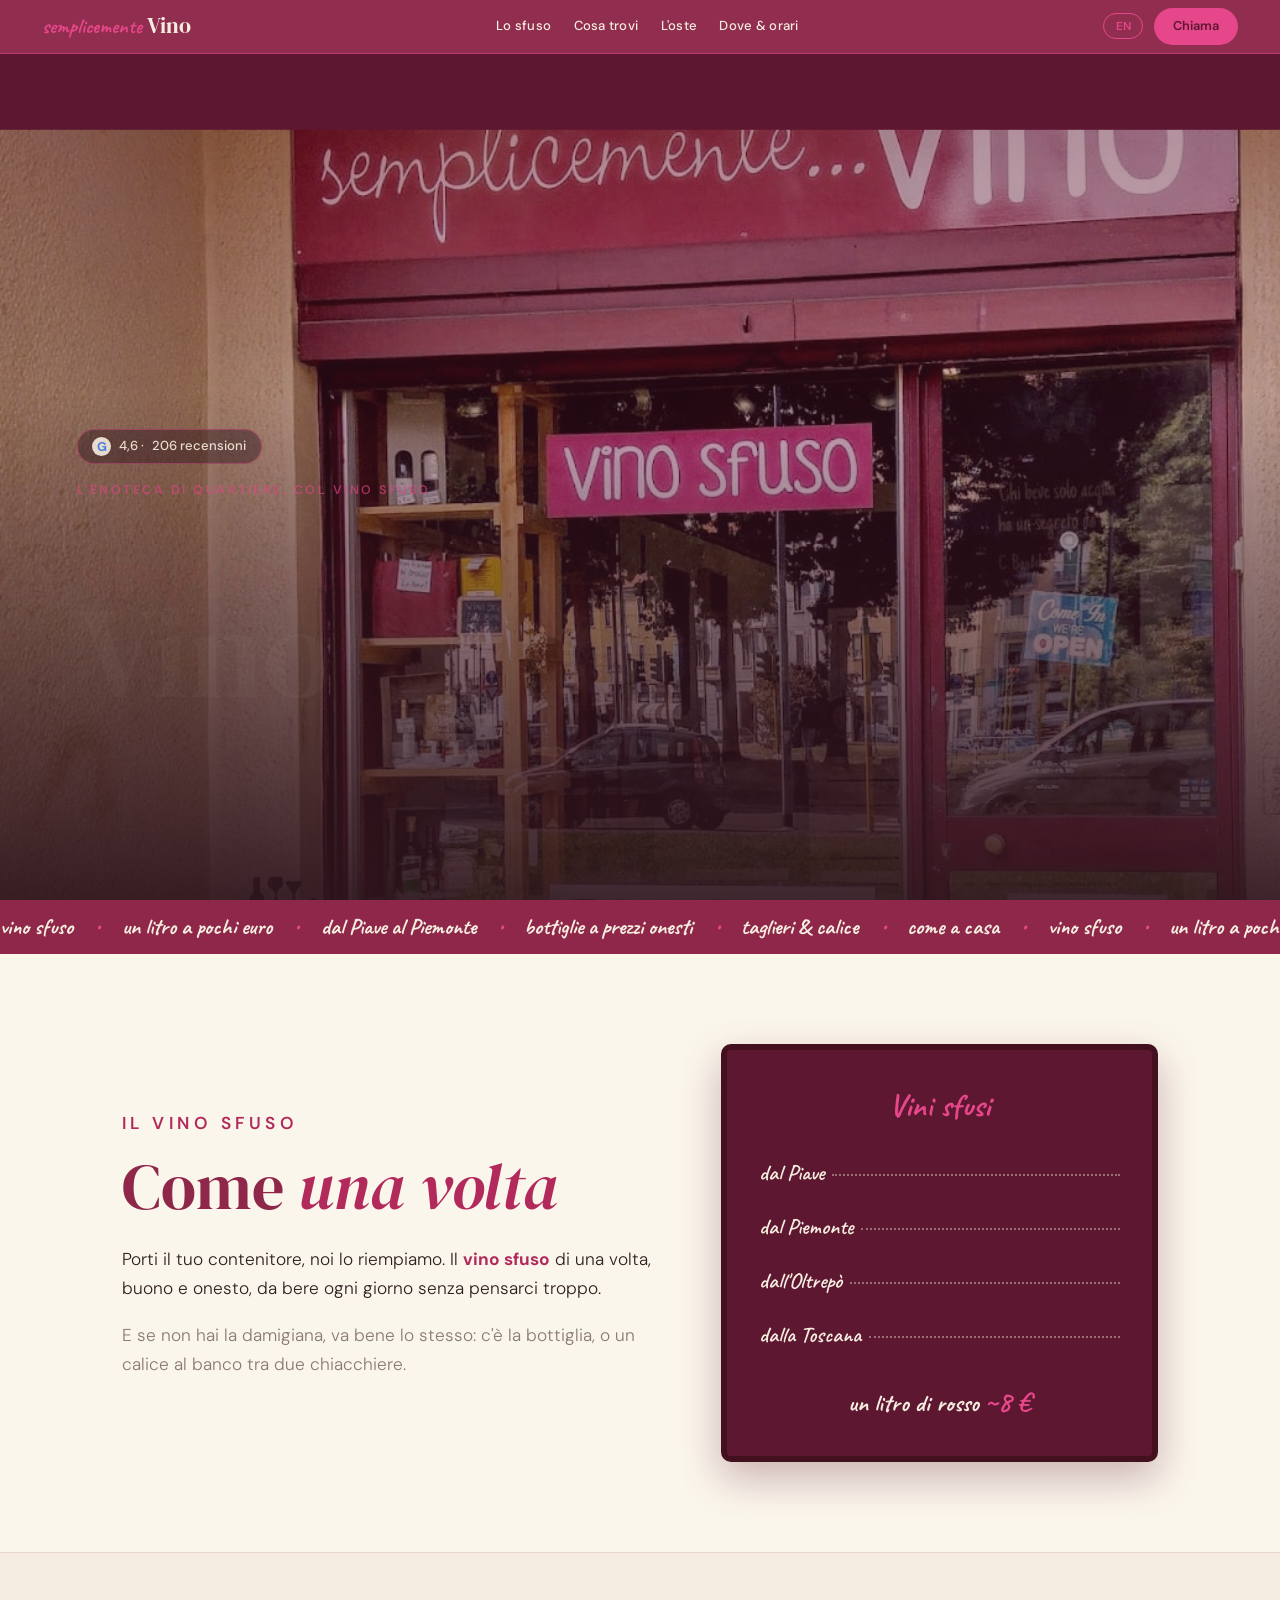
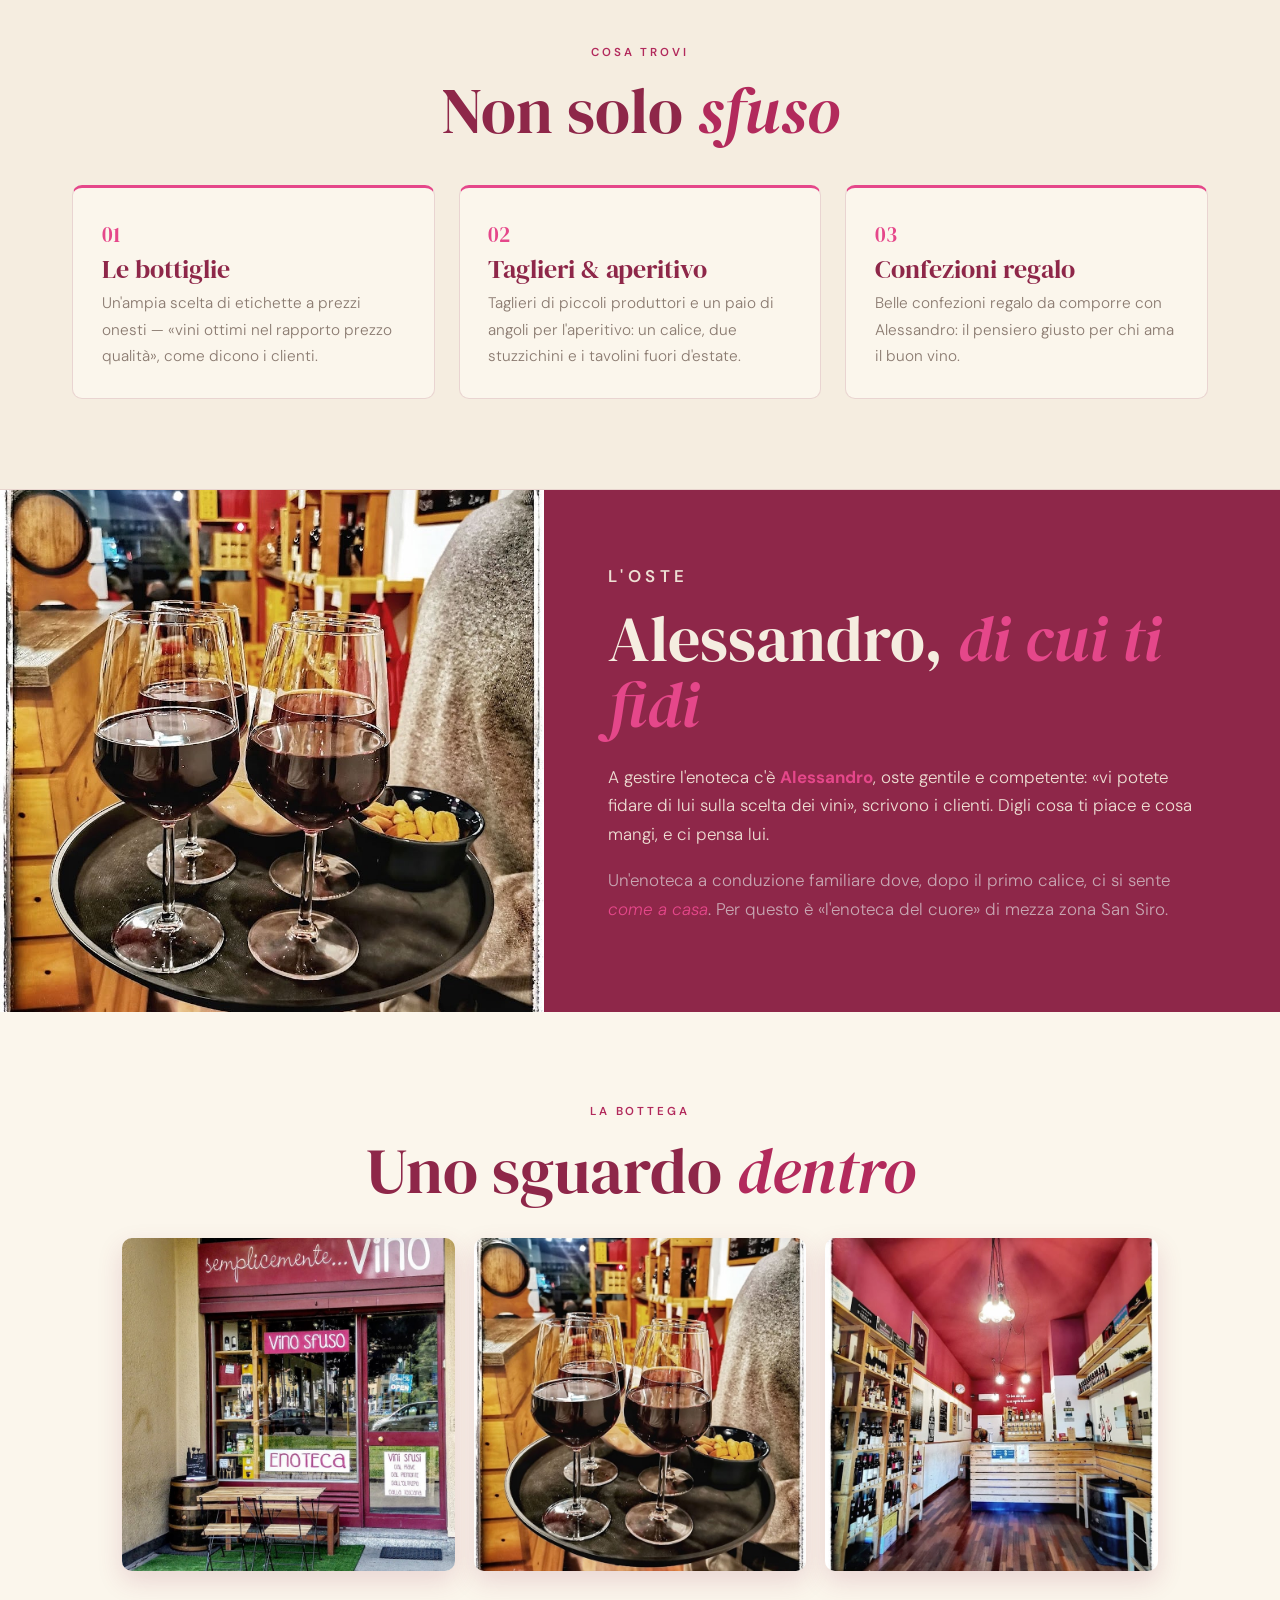
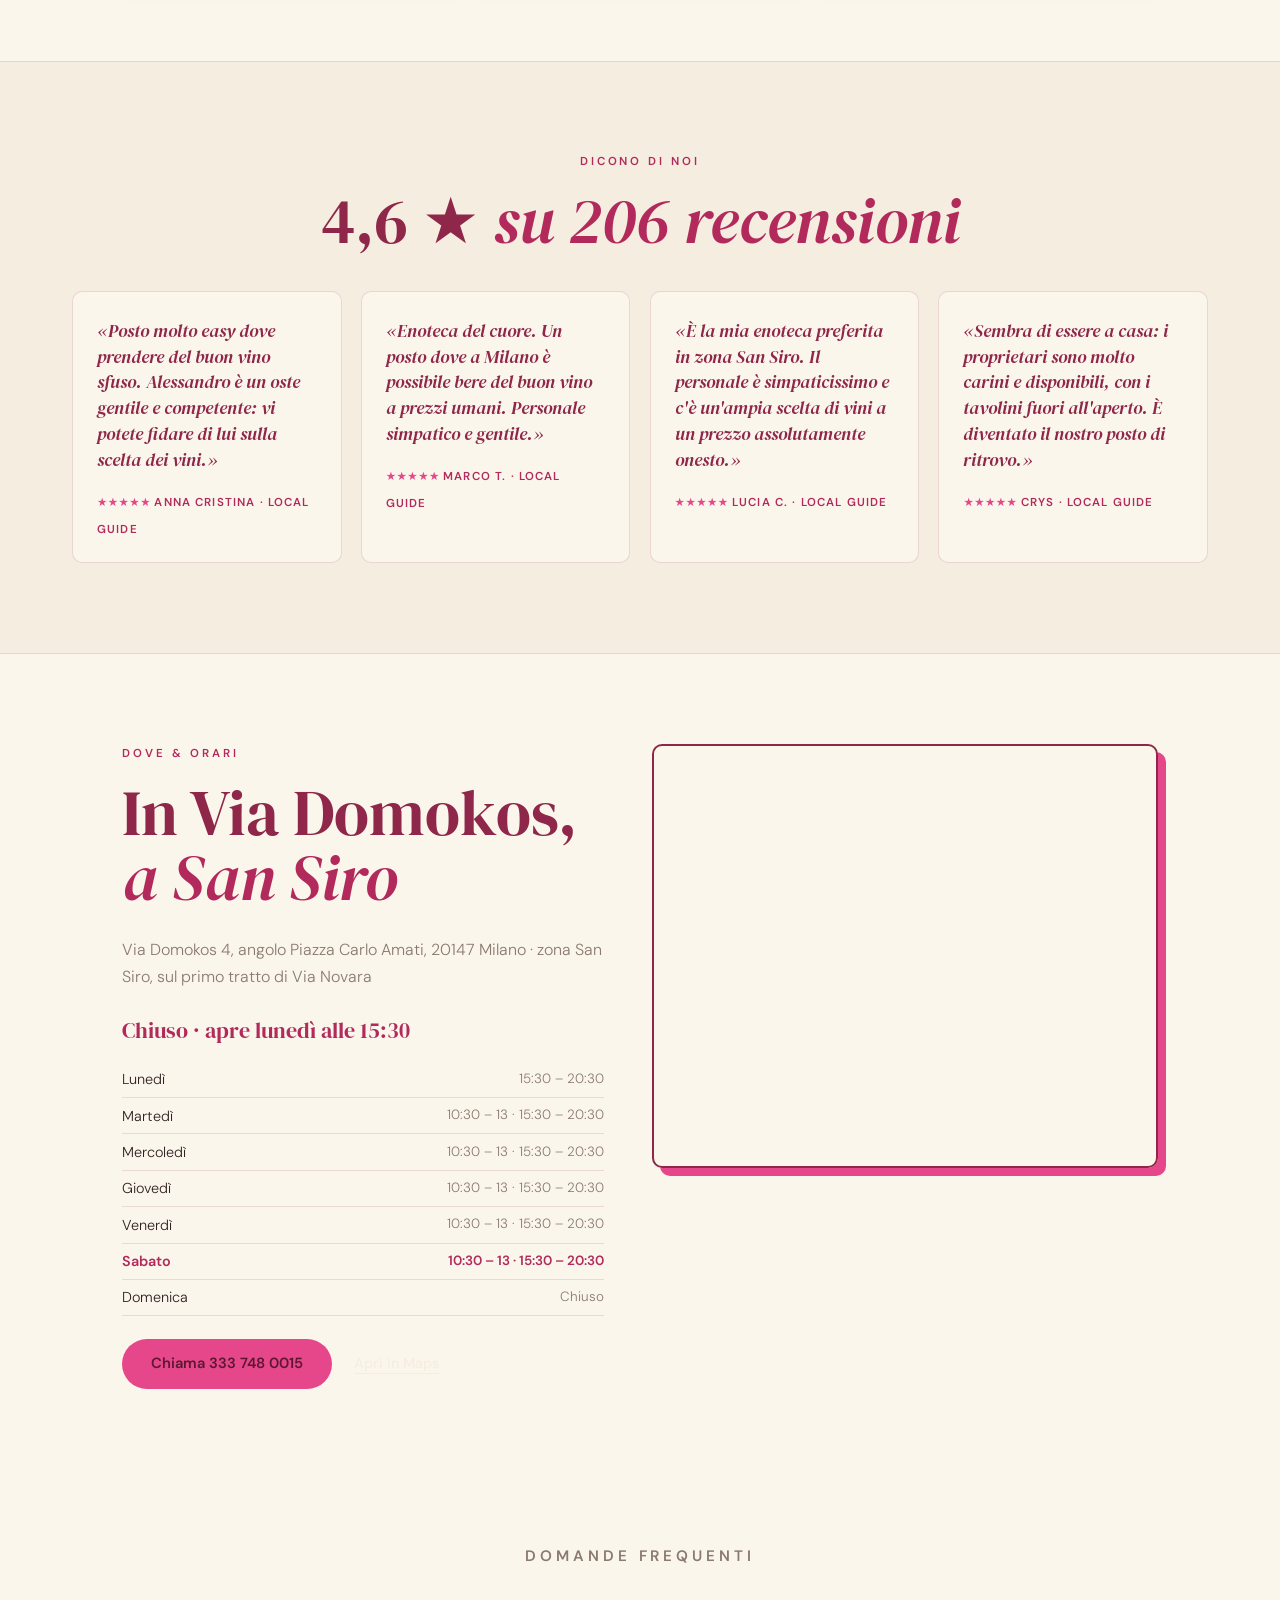
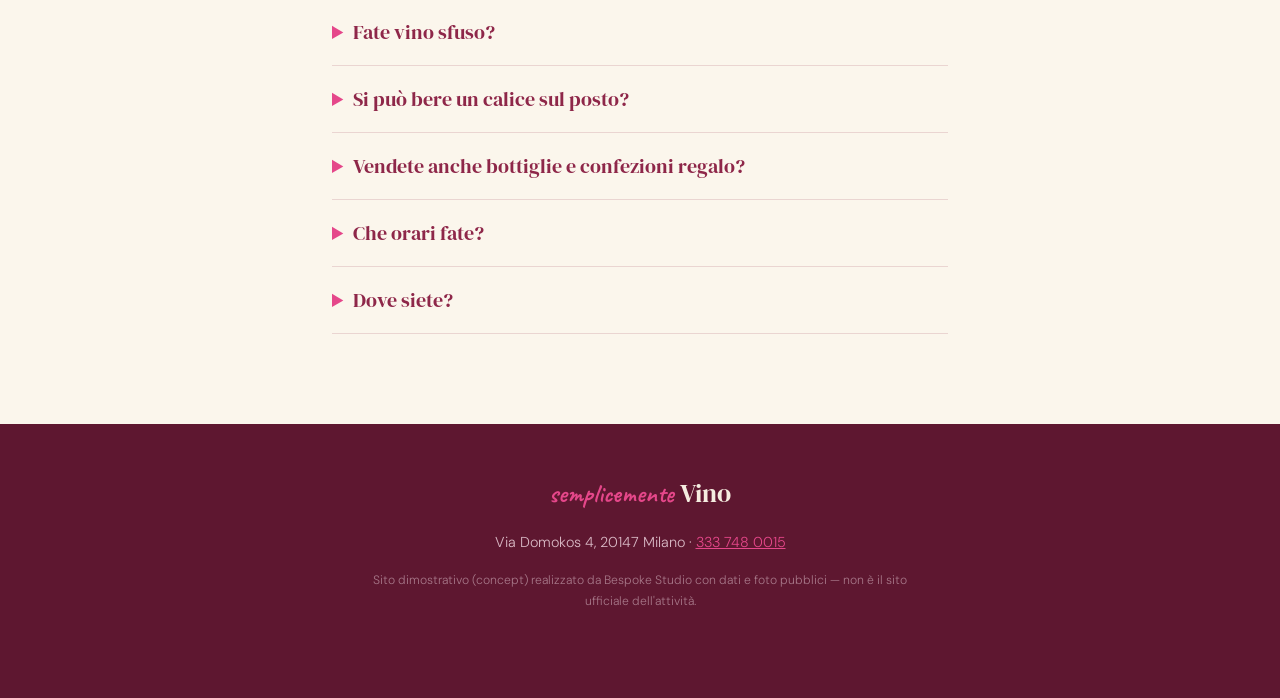
==== commit d344a2c1: "Fix flash: elimina doppia-animazione reveal (escludi firme dal reveal generico) + immediateRender:fa" ====
--- a/index.html
+++ b/index.html
@@ -238,6 +238,6 @@
 
 <script src="https://cdnjs.cloudflare.com/ajax/libs/gsap/3.12.5/gsap.min.js" defer></script>
 <script src="https://cdnjs.cloudflare.com/ajax/libs/gsap/3.12.5/ScrollTrigger.min.js" defer></script>
-<script src="js/main.js?v=2" defer></script>
+<script src="js/main.js?v=3" defer></script>
 </body>
 </html>
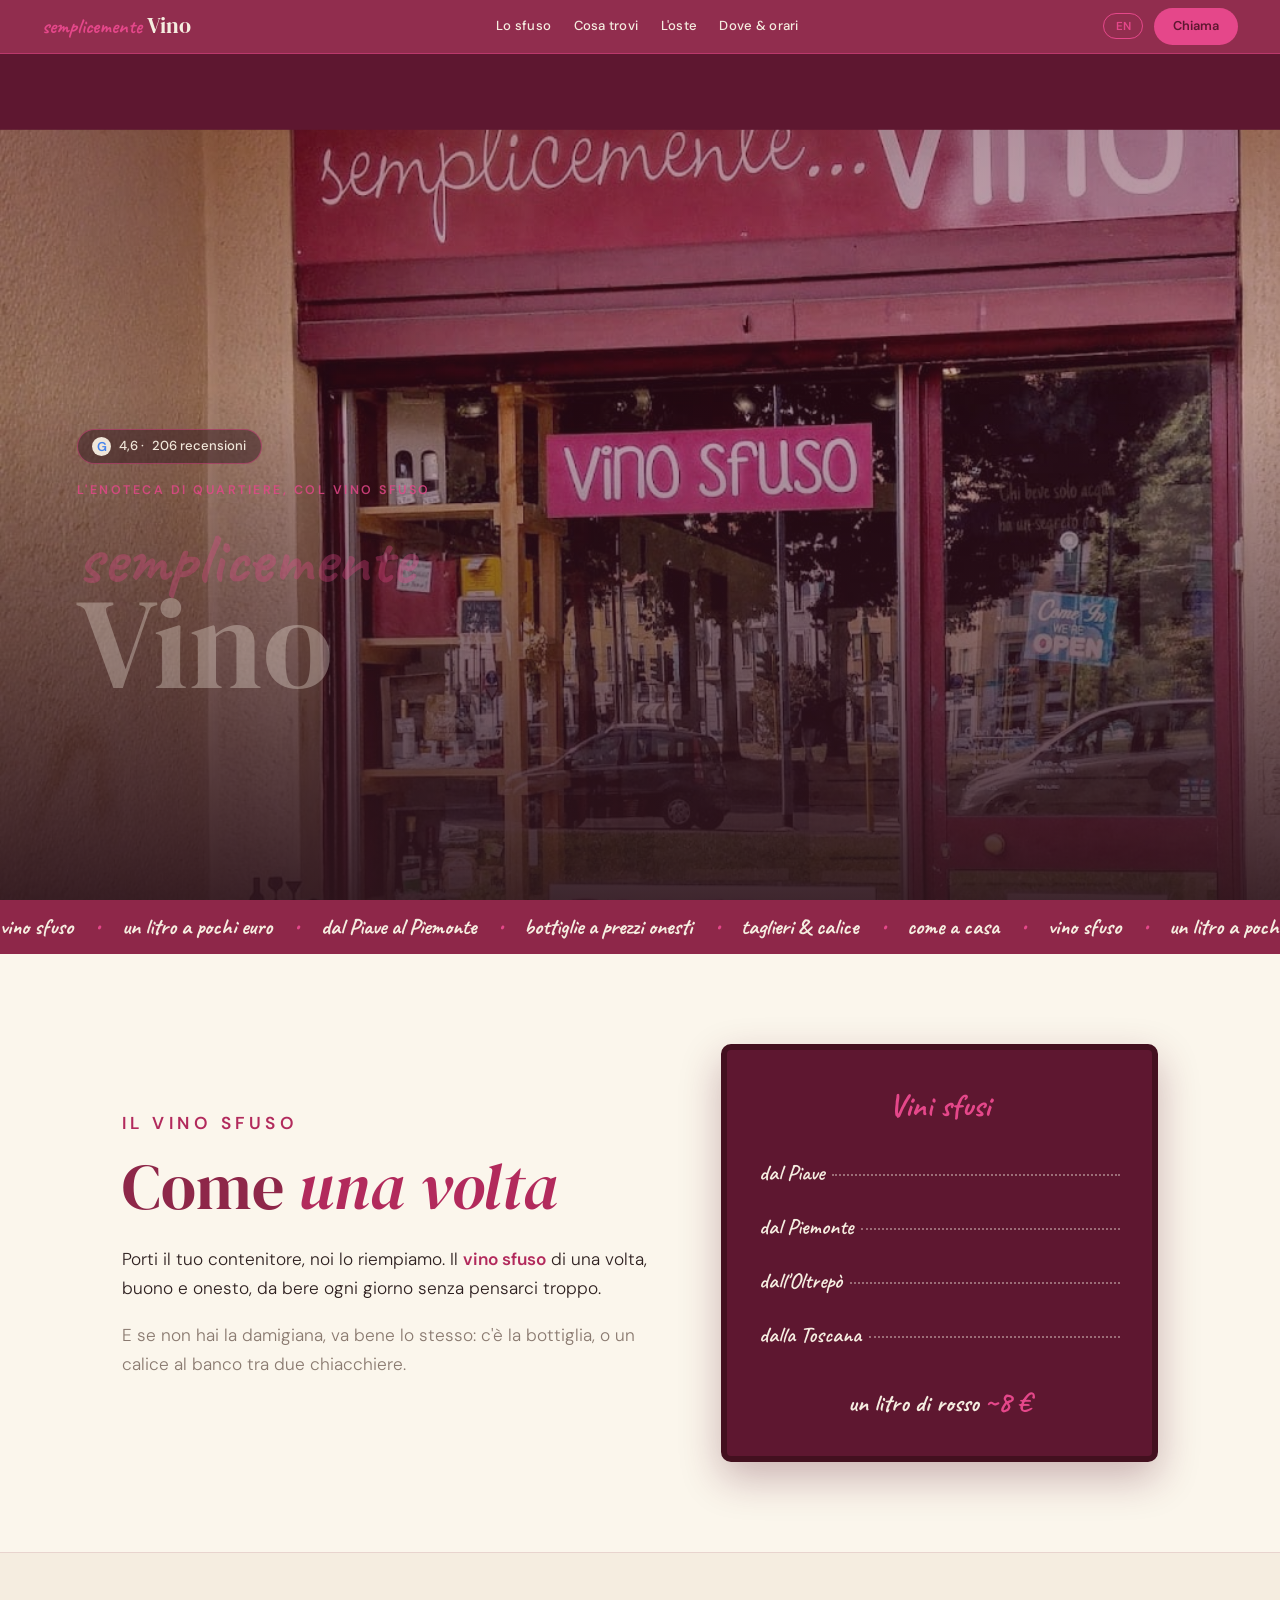
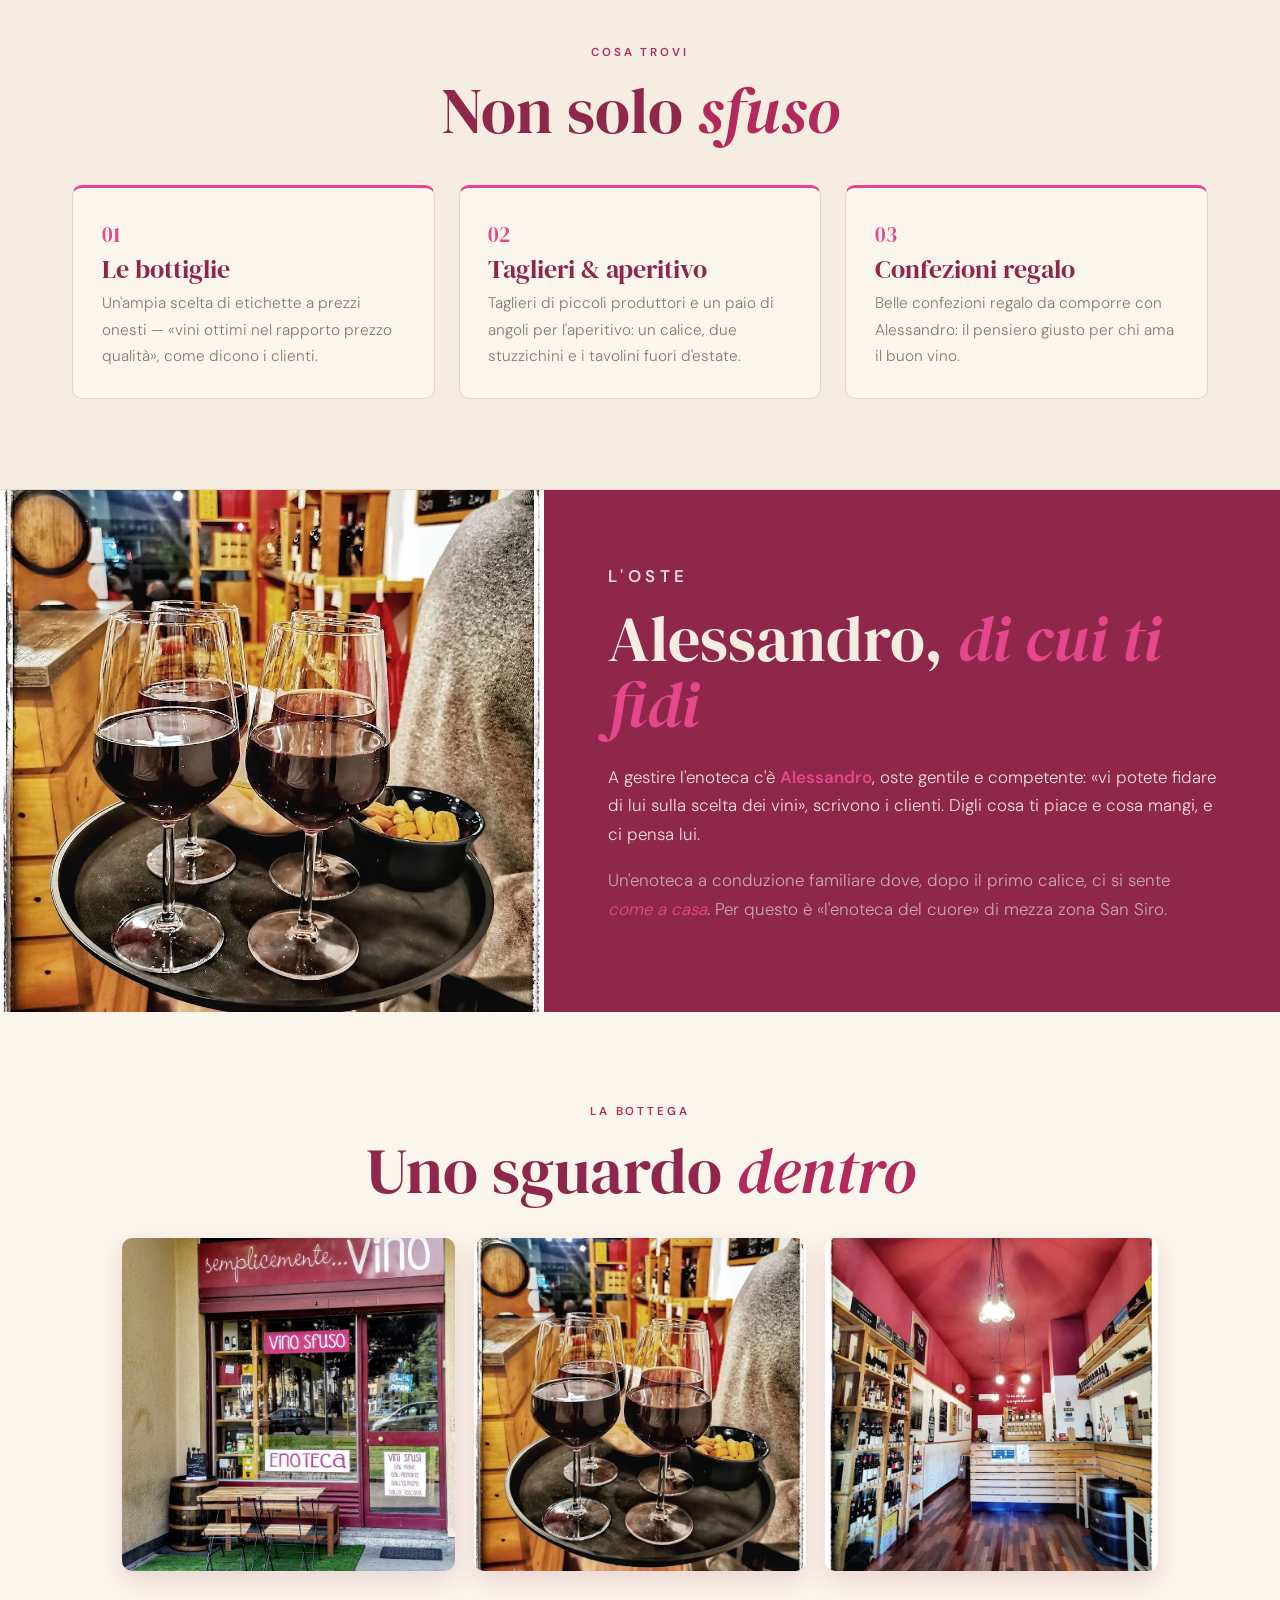
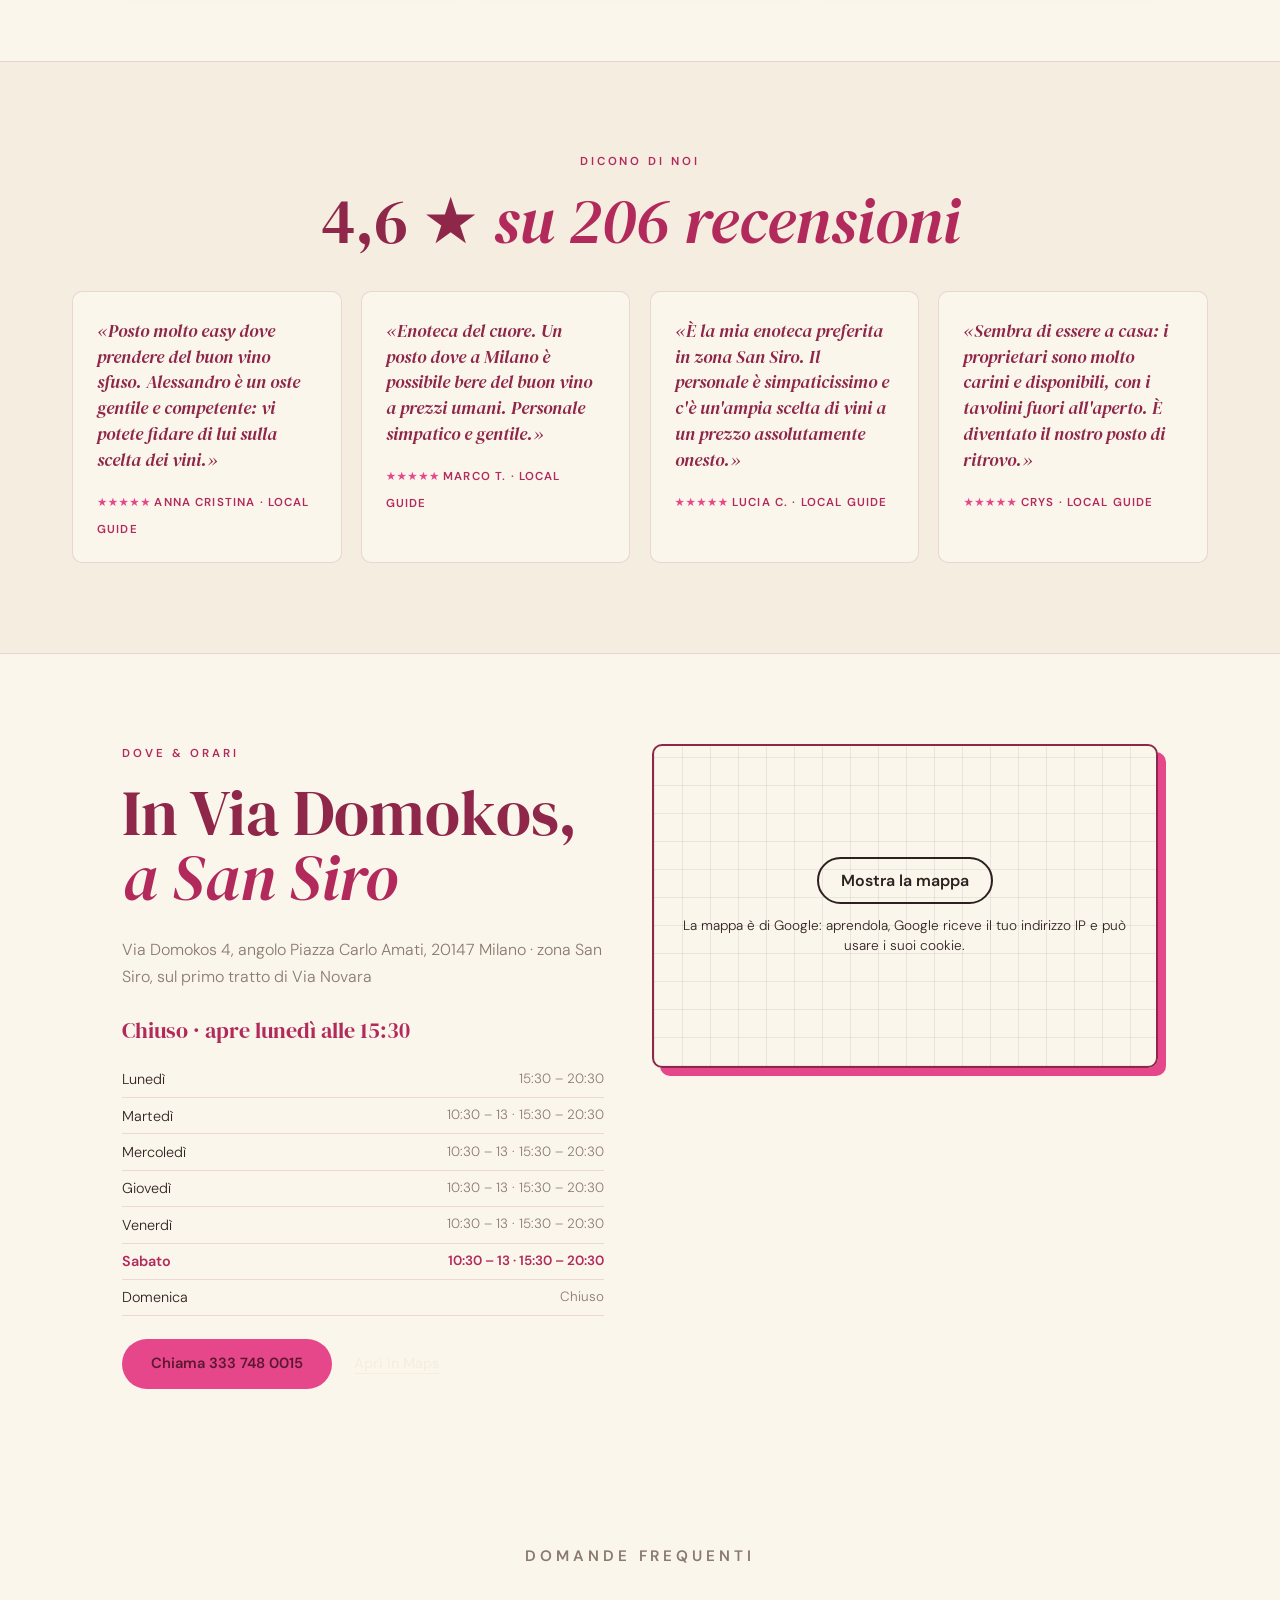
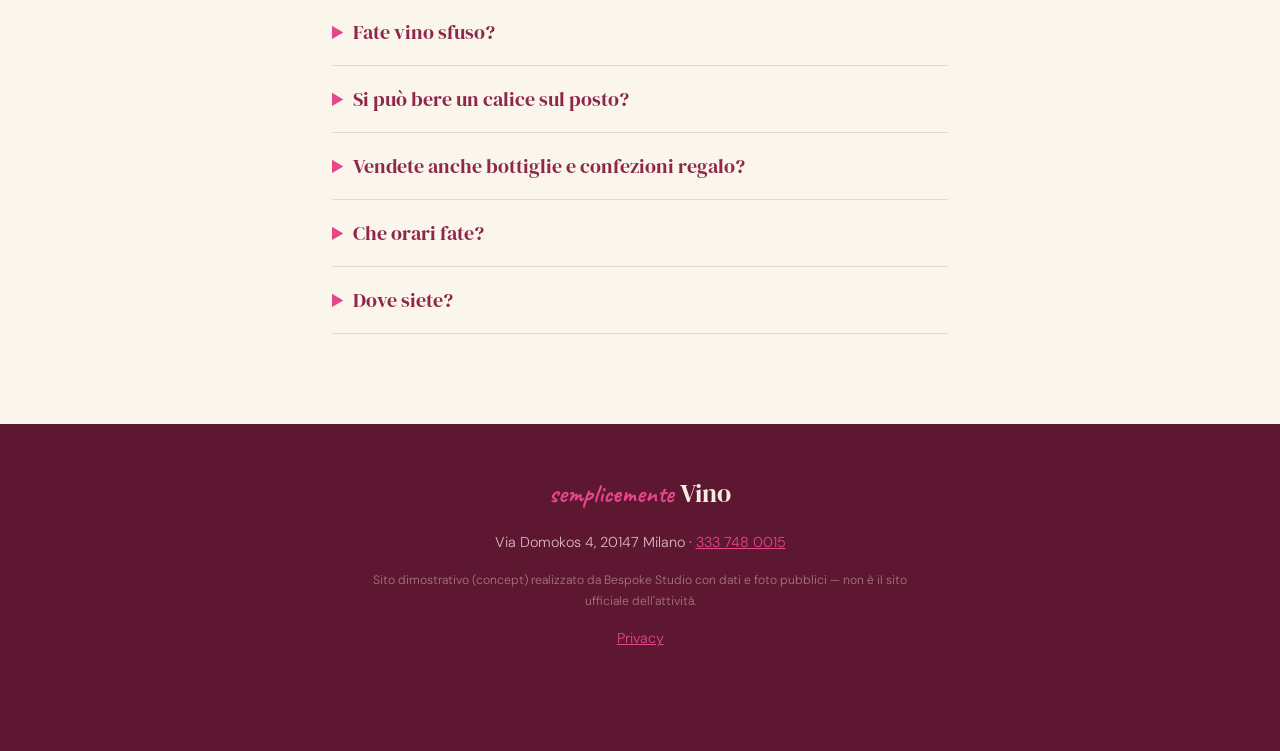
==== commit 5347d2f1: "Privacy e pulizia: caratteri sul sito, mappa al clic, informativa, noindex - caratteri copiati nel s" ====
--- a/index.html
+++ b/index.html
@@ -3,6 +3,7 @@
 <head>
 <meta charset="UTF-8">
 <meta name="viewport" content="width=device-width, initial-scale=1.0">
+<meta name="robots" content="noindex">
 <title>Semplicemente Vino — enoteca e vino sfuso a San Siro, Milano</title>
 <meta name="description" content="Semplicemente Vino: l'enoteca di quartiere di San Siro, in Via Domokos 4 a Milano. Vino sfuso dal Piave, dal Piemonte, dall'Oltrepò e dalla Toscana a prezzi onesti, bottiglie, taglieri e un calice tra amici. Chiama 333 748 0015.">
 <link rel="canonical" href="https://rotenzark.github.io/semplicemente-vino/">
@@ -15,9 +16,7 @@
 <link rel="icon" href="img/favicon.svg" type="image/svg+xml">
 <link rel="icon" href="img/favicon-32.png" type="image/png" sizes="32x32">
 <link rel="apple-touch-icon" href="img/apple-touch-icon.png">
-<link rel="preconnect" href="https://fonts.googleapis.com">
-<link rel="preconnect" href="https://fonts.gstatic.com" crossorigin>
-<link href="https://fonts.googleapis.com/css2?family=DM+Serif+Display:ital@0;1&family=DM+Sans:opsz,wght@9..40,300;9..40,400;9..40,500;9..40,600&family=Caveat:wght@500;600;700&display=swap" rel="stylesheet">
+<link rel="stylesheet" href="fonts/fonts.css?v=1">
 <link rel="stylesheet" href="css/styles.css?v=1">
 <script type="application/ld+json">
 {
@@ -31,23 +30,94 @@
       "telephone": "+393337480015",
       "priceRange": "€",
       "description": "Enoteca di quartiere a San Siro, Milano: vino sfuso a prezzi onesti, bottiglie, taglieri e un calice tra amici.",
-      "address": { "@type": "PostalAddress", "streetAddress": "Via Domokos 4", "addressLocality": "Milano", "postalCode": "20147", "addressCountry": "IT" },
-      "geo": { "@type": "GeoCoordinates", "latitude": 45.468658, "longitude": 9.125893 },
-      "aggregateRating": { "@type": "AggregateRating", "ratingValue": "4.6", "reviewCount": "206", "bestRating": "5" },
+      "address": {
+        "@type": "PostalAddress",
+        "streetAddress": "Via Domokos 4",
+        "addressLocality": "Milano",
+        "postalCode": "20147",
+        "addressCountry": "IT"
+      },
+      "geo": {
+        "@type": "GeoCoordinates",
+        "latitude": 45.468658,
+        "longitude": 9.125893
+      },
       "openingHoursSpecification": [
-        { "@type": "OpeningHoursSpecification", "dayOfWeek": "Monday", "opens": "15:30", "closes": "20:30" },
-        { "@type": "OpeningHoursSpecification", "dayOfWeek": ["Tuesday","Wednesday","Thursday","Friday","Saturday"], "opens": "10:30", "closes": "13:00" },
-        { "@type": "OpeningHoursSpecification", "dayOfWeek": ["Tuesday","Wednesday","Thursday","Friday","Saturday"], "opens": "15:30", "closes": "20:30" }
+        {
+          "@type": "OpeningHoursSpecification",
+          "dayOfWeek": "Monday",
+          "opens": "15:30",
+          "closes": "20:30"
+        },
+        {
+          "@type": "OpeningHoursSpecification",
+          "dayOfWeek": [
+            "Tuesday",
+            "Wednesday",
+            "Thursday",
+            "Friday",
+            "Saturday"
+          ],
+          "opens": "10:30",
+          "closes": "13:00"
+        },
+        {
+          "@type": "OpeningHoursSpecification",
+          "dayOfWeek": [
+            "Tuesday",
+            "Wednesday",
+            "Thursday",
+            "Friday",
+            "Saturday"
+          ],
+          "opens": "15:30",
+          "closes": "20:30"
+        }
       ]
     },
     {
       "@type": "FAQPage",
       "mainEntity": [
-        { "@type": "Question", "name": "Fate vino sfuso?", "acceptedAnswer": { "@type": "Answer", "text": "Sì, è la nostra specialità: vino sfuso dal Piave, dal Piemonte, dall'Oltrepò e dalla Toscana, a prezzi onesti. Porti il contenitore e lo riempiamo — un litro di rosso costa pochi euro." } },
-        { "@type": "Question", "name": "Si può bere un calice sul posto?", "acceptedAnswer": { "@type": "Answer", "text": "Sì: abbiamo un paio di angoli per l'aperitivo con calice e stuzzichini, e i tavolini fuori d'estate. Per il tavolo basta una chiamata." } },
-        { "@type": "Question", "name": "Vendete anche bottiglie e confezioni regalo?", "acceptedAnswer": { "@type": "Answer", "text": "Sì: un'ampia scelta di bottiglie a prezzi onesti, taglieri di piccoli produttori e belle confezioni regalo." } },
-        { "@type": "Question", "name": "Che orari fate?", "acceptedAnswer": { "@type": "Answer", "text": "Lunedì 15:30–20:30; da martedì a sabato 10:30–13:00 e 15:30–20:30. La domenica siamo chiusi." } },
-        { "@type": "Question", "name": "Dove siete?", "acceptedAnswer": { "@type": "Answer", "text": "In Via Domokos 4, angolo Piazza Carlo Amati, a Milano, zona San Siro / Via Novara. Per informazioni chiama 333 748 0015." } }
+        {
+          "@type": "Question",
+          "name": "Fate vino sfuso?",
+          "acceptedAnswer": {
+            "@type": "Answer",
+            "text": "Sì, è la nostra specialità: vino sfuso dal Piave, dal Piemonte, dall'Oltrepò e dalla Toscana, a prezzi onesti. Porti il contenitore e lo riempiamo — un litro di rosso costa pochi euro."
+          }
+        },
+        {
+          "@type": "Question",
+          "name": "Si può bere un calice sul posto?",
+          "acceptedAnswer": {
+            "@type": "Answer",
+            "text": "Sì: abbiamo un paio di angoli per l'aperitivo con calice e stuzzichini, e i tavolini fuori d'estate. Per il tavolo basta una chiamata."
+          }
+        },
+        {
+          "@type": "Question",
+          "name": "Vendete anche bottiglie e confezioni regalo?",
+          "acceptedAnswer": {
+            "@type": "Answer",
+            "text": "Sì: un'ampia scelta di bottiglie a prezzi onesti, taglieri di piccoli produttori e belle confezioni regalo."
+          }
+        },
+        {
+          "@type": "Question",
+          "name": "Che orari fate?",
+          "acceptedAnswer": {
+            "@type": "Answer",
+            "text": "Lunedì 15:30–20:30; da martedì a sabato 10:30–13:00 e 15:30–20:30. La domenica siamo chiusi."
+          }
+        },
+        {
+          "@type": "Question",
+          "name": "Dove siete?",
+          "acceptedAnswer": {
+            "@type": "Answer",
+            "text": "In Via Domokos 4, angolo Piazza Carlo Amati, a Milano, zona San Siro / Via Novara. Per informazioni chiama 333 748 0015."
+          }
+        }
       ]
     }
   ]
@@ -200,7 +270,7 @@
     </div>
     <div class="dove-media">
       <div class="mappa reveal">
-        <iframe title="Mappa: Semplicemente Vino, Via Domokos 4, Milano" src="https://www.google.com/maps?q=Semplicemente+Vino,+Via+Domokos+4,+20147+Milano&output=embed" loading="lazy" referrerpolicy="no-referrer-when-downgrade" allowfullscreen></iframe>
+        <div class="mappa-clic" data-mappa-clic style="--mappa-h: 320px"><template><iframe title="Mappa: Semplicemente Vino, Via Domokos 4, Milano" src="https://www.google.com/maps?q=Semplicemente+Vino,+Via+Domokos+4,+20147+Milano&output=embed" loading="lazy" referrerpolicy="no-referrer-when-downgrade" allowfullscreen></iframe></template><div class="mappa-clic__velo"><a class="mappa-clic__btn" href="https://www.google.com/maps/place/Semplicemente+VINO/@45.468658,9.125893,17z" target="_blank" rel="noopener">Mostra la mappa</a><p class="mappa-clic__nota">La mappa è di Google: aprendola, Google riceve il tuo indirizzo IP e può usare i suoi cookie.</p></div></div>
       </div>
     </div>
   </section>
@@ -223,6 +293,7 @@
   <p class="foot-brand"><span class="brand-scritto">semplicemente</span><span class="brand-vino">Vino</span></p>
   <p data-i18n="foot.dove">Via Domokos 4, 20147 Milano · <a href="tel:+393337480015">333 748 0015</a></p>
   <p class="foot-demo" data-i18n="foot.demo">Sito dimostrativo (concept) realizzato da Bespoke Studio con dati e foto pubblici — non è il sito ufficiale dell'attività.</p>
+  <p class="privacy-link"><a href="privacy.html">Privacy</a></p>
 </footer>
 
 <div class="actionbar" id="actionBar">
@@ -239,5 +310,6 @@
 <script src="https://cdnjs.cloudflare.com/ajax/libs/gsap/3.12.5/gsap.min.js" defer></script>
 <script src="https://cdnjs.cloudflare.com/ajax/libs/gsap/3.12.5/ScrollTrigger.min.js" defer></script>
 <script src="js/main.js?v=3" defer></script>
+<script src="js/mappa-clic.js?v=1" defer></script>
 </body>
 </html>
--- a/fonts/fonts.css
+++ b/fonts/fonts.css
@@ -0,0 +1,217 @@
+/* Caratteri ospitati sul sito: nessuna richiesta a Google Fonts o Fontshare (giro privacy 1/10/2026). Licenze in LICENSE.txt. */
+/* cyrillic-ext */
+@font-face {
+  font-family: 'Caveat';
+  font-style: normal;
+  font-weight: 500;
+  font-display: swap;
+  src: url(caveat-v23-Wnz6HAc5bAfYB2Q7azYYmg8.woff2) format('woff2');
+  unicode-range: U+0460-052F, U+1C80-1C8A, U+20B4, U+2DE0-2DFF, U+A640-A69F, U+FE2E-FE2F;
+}
+/* cyrillic */
+@font-face {
+  font-family: 'Caveat';
+  font-style: normal;
+  font-weight: 500;
+  font-display: swap;
+  src: url(caveat-v23-Wnz6HAc5bAfYB2Q7YjYYmg8.woff2) format('woff2');
+  unicode-range: U+0301, U+0400-045F, U+0490-0491, U+04B0-04B1, U+2116;
+}
+/* latin-ext */
+@font-face {
+  font-family: 'Caveat';
+  font-style: normal;
+  font-weight: 500;
+  font-display: swap;
+  src: url(caveat-v23-Wnz6HAc5bAfYB2Q7aDYYmg8.woff2) format('woff2');
+  unicode-range: U+0100-02BA, U+02BD-02C5, U+02C7-02CC, U+02CE-02D7, U+02DD-02FF, U+0304, U+0308, U+0329, U+1D00-1DBF, U+1E00-1E9F, U+1EF2-1EFF, U+2020, U+20A0-20AB, U+20AD-20C0, U+2113, U+2C60-2C7F, U+A720-A7FF;
+}
+/* latin */
+@font-face {
+  font-family: 'Caveat';
+  font-style: normal;
+  font-weight: 500;
+  font-display: swap;
+  src: url(caveat-v23-Wnz6HAc5bAfYB2Q7ZjYY.woff2) format('woff2');
+  unicode-range: U+0000-00FF, U+0131, U+0152-0153, U+02BB-02BC, U+02C6, U+02DA, U+02DC, U+0304, U+0308, U+0329, U+2000-206F, U+20AC, U+2122, U+2191, U+2193, U+2212, U+2215, U+FEFF, U+FFFD;
+}
+/* cyrillic-ext */
+@font-face {
+  font-family: 'Caveat';
+  font-style: normal;
+  font-weight: 600;
+  font-display: swap;
+  src: url(caveat-v23-Wnz6HAc5bAfYB2Q7azYYmg8.woff2) format('woff2');
+  unicode-range: U+0460-052F, U+1C80-1C8A, U+20B4, U+2DE0-2DFF, U+A640-A69F, U+FE2E-FE2F;
+}
+/* cyrillic */
+@font-face {
+  font-family: 'Caveat';
+  font-style: normal;
+  font-weight: 600;
+  font-display: swap;
+  src: url(caveat-v23-Wnz6HAc5bAfYB2Q7YjYYmg8.woff2) format('woff2');
+  unicode-range: U+0301, U+0400-045F, U+0490-0491, U+04B0-04B1, U+2116;
+}
+/* latin-ext */
+@font-face {
+  font-family: 'Caveat';
+  font-style: normal;
+  font-weight: 600;
+  font-display: swap;
+  src: url(caveat-v23-Wnz6HAc5bAfYB2Q7aDYYmg8.woff2) format('woff2');
+  unicode-range: U+0100-02BA, U+02BD-02C5, U+02C7-02CC, U+02CE-02D7, U+02DD-02FF, U+0304, U+0308, U+0329, U+1D00-1DBF, U+1E00-1E9F, U+1EF2-1EFF, U+2020, U+20A0-20AB, U+20AD-20C0, U+2113, U+2C60-2C7F, U+A720-A7FF;
+}
+/* latin */
+@font-face {
+  font-family: 'Caveat';
+  font-style: normal;
+  font-weight: 600;
+  font-display: swap;
+  src: url(caveat-v23-Wnz6HAc5bAfYB2Q7ZjYY.woff2) format('woff2');
+  unicode-range: U+0000-00FF, U+0131, U+0152-0153, U+02BB-02BC, U+02C6, U+02DA, U+02DC, U+0304, U+0308, U+0329, U+2000-206F, U+20AC, U+2122, U+2191, U+2193, U+2212, U+2215, U+FEFF, U+FFFD;
+}
+/* cyrillic-ext */
+@font-face {
+  font-family: 'Caveat';
+  font-style: normal;
+  font-weight: 700;
+  font-display: swap;
+  src: url(caveat-v23-Wnz6HAc5bAfYB2Q7azYYmg8.woff2) format('woff2');
+  unicode-range: U+0460-052F, U+1C80-1C8A, U+20B4, U+2DE0-2DFF, U+A640-A69F, U+FE2E-FE2F;
+}
+/* cyrillic */
+@font-face {
+  font-family: 'Caveat';
+  font-style: normal;
+  font-weight: 700;
+  font-display: swap;
+  src: url(caveat-v23-Wnz6HAc5bAfYB2Q7YjYYmg8.woff2) format('woff2');
+  unicode-range: U+0301, U+0400-045F, U+0490-0491, U+04B0-04B1, U+2116;
+}
+/* latin-ext */
+@font-face {
+  font-family: 'Caveat';
+  font-style: normal;
+  font-weight: 700;
+  font-display: swap;
+  src: url(caveat-v23-Wnz6HAc5bAfYB2Q7aDYYmg8.woff2) format('woff2');
+  unicode-range: U+0100-02BA, U+02BD-02C5, U+02C7-02CC, U+02CE-02D7, U+02DD-02FF, U+0304, U+0308, U+0329, U+1D00-1DBF, U+1E00-1E9F, U+1EF2-1EFF, U+2020, U+20A0-20AB, U+20AD-20C0, U+2113, U+2C60-2C7F, U+A720-A7FF;
+}
+/* latin */
+@font-face {
+  font-family: 'Caveat';
+  font-style: normal;
+  font-weight: 700;
+  font-display: swap;
+  src: url(caveat-v23-Wnz6HAc5bAfYB2Q7ZjYY.woff2) format('woff2');
+  unicode-range: U+0000-00FF, U+0131, U+0152-0153, U+02BB-02BC, U+02C6, U+02DA, U+02DC, U+0304, U+0308, U+0329, U+2000-206F, U+20AC, U+2122, U+2191, U+2193, U+2212, U+2215, U+FEFF, U+FFFD;
+}
+/* latin-ext */
+@font-face {
+  font-family: 'DM Sans';
+  font-style: normal;
+  font-weight: 300;
+  font-display: swap;
+  src: url(dmsans-v17-rP2Hp2ywxg089UriCZ2IHSeH.woff2) format('woff2');
+  unicode-range: U+0100-02BA, U+02BD-02C5, U+02C7-02CC, U+02CE-02D7, U+02DD-02FF, U+0304, U+0308, U+0329, U+1D00-1DBF, U+1E00-1E9F, U+1EF2-1EFF, U+2020, U+20A0-20AB, U+20AD-20C0, U+2113, U+2C60-2C7F, U+A720-A7FF;
+}
+/* latin */
+@font-face {
+  font-family: 'DM Sans';
+  font-style: normal;
+  font-weight: 300;
+  font-display: swap;
+  src: url(dmsans-v17-rP2Hp2ywxg089UriCZOIHQ.woff2) format('woff2');
+  unicode-range: U+0000-00FF, U+0131, U+0152-0153, U+02BB-02BC, U+02C6, U+02DA, U+02DC, U+0304, U+0308, U+0329, U+2000-206F, U+20AC, U+2122, U+2191, U+2193, U+2212, U+2215, U+FEFF, U+FFFD;
+}
+/* latin-ext */
+@font-face {
+  font-family: 'DM Sans';
+  font-style: normal;
+  font-weight: 400;
+  font-display: swap;
+  src: url(dmsans-v17-rP2Hp2ywxg089UriCZ2IHSeH.woff2) format('woff2');
+  unicode-range: U+0100-02BA, U+02BD-02C5, U+02C7-02CC, U+02CE-02D7, U+02DD-02FF, U+0304, U+0308, U+0329, U+1D00-1DBF, U+1E00-1E9F, U+1EF2-1EFF, U+2020, U+20A0-20AB, U+20AD-20C0, U+2113, U+2C60-2C7F, U+A720-A7FF;
+}
+/* latin */
+@font-face {
+  font-family: 'DM Sans';
+  font-style: normal;
+  font-weight: 400;
+  font-display: swap;
+  src: url(dmsans-v17-rP2Hp2ywxg089UriCZOIHQ.woff2) format('woff2');
+  unicode-range: U+0000-00FF, U+0131, U+0152-0153, U+02BB-02BC, U+02C6, U+02DA, U+02DC, U+0304, U+0308, U+0329, U+2000-206F, U+20AC, U+2122, U+2191, U+2193, U+2212, U+2215, U+FEFF, U+FFFD;
+}
+/* latin-ext */
+@font-face {
+  font-family: 'DM Sans';
+  font-style: normal;
+  font-weight: 500;
+  font-display: swap;
+  src: url(dmsans-v17-rP2Hp2ywxg089UriCZ2IHSeH.woff2) format('woff2');
+  unicode-range: U+0100-02BA, U+02BD-02C5, U+02C7-02CC, U+02CE-02D7, U+02DD-02FF, U+0304, U+0308, U+0329, U+1D00-1DBF, U+1E00-1E9F, U+1EF2-1EFF, U+2020, U+20A0-20AB, U+20AD-20C0, U+2113, U+2C60-2C7F, U+A720-A7FF;
+}
+/* latin */
+@font-face {
+  font-family: 'DM Sans';
+  font-style: normal;
+  font-weight: 500;
+  font-display: swap;
+  src: url(dmsans-v17-rP2Hp2ywxg089UriCZOIHQ.woff2) format('woff2');
+  unicode-range: U+0000-00FF, U+0131, U+0152-0153, U+02BB-02BC, U+02C6, U+02DA, U+02DC, U+0304, U+0308, U+0329, U+2000-206F, U+20AC, U+2122, U+2191, U+2193, U+2212, U+2215, U+FEFF, U+FFFD;
+}
+/* latin-ext */
+@font-face {
+  font-family: 'DM Sans';
+  font-style: normal;
+  font-weight: 600;
+  font-display: swap;
+  src: url(dmsans-v17-rP2Hp2ywxg089UriCZ2IHSeH.woff2) format('woff2');
+  unicode-range: U+0100-02BA, U+02BD-02C5, U+02C7-02CC, U+02CE-02D7, U+02DD-02FF, U+0304, U+0308, U+0329, U+1D00-1DBF, U+1E00-1E9F, U+1EF2-1EFF, U+2020, U+20A0-20AB, U+20AD-20C0, U+2113, U+2C60-2C7F, U+A720-A7FF;
+}
+/* latin */
+@font-face {
+  font-family: 'DM Sans';
+  font-style: normal;
+  font-weight: 600;
+  font-display: swap;
+  src: url(dmsans-v17-rP2Hp2ywxg089UriCZOIHQ.woff2) format('woff2');
+  unicode-range: U+0000-00FF, U+0131, U+0152-0153, U+02BB-02BC, U+02C6, U+02DA, U+02DC, U+0304, U+0308, U+0329, U+2000-206F, U+20AC, U+2122, U+2191, U+2193, U+2212, U+2215, U+FEFF, U+FFFD;
+}
+/* latin-ext */
+@font-face {
+  font-family: 'DM Serif Display';
+  font-style: italic;
+  font-weight: 400;
+  font-display: swap;
+  src: url(dmserifdisplay-v17--nFhOHM81r4j6k0gjAW3mujVU2B2G_VB3vD212k.woff2) format('woff2');
+  unicode-range: U+0100-02BA, U+02BD-02C5, U+02C7-02CC, U+02CE-02D7, U+02DD-02FF, U+0304, U+0308, U+0329, U+1D00-1DBF, U+1E00-1E9F, U+1EF2-1EFF, U+2020, U+20A0-20AB, U+20AD-20C0, U+2113, U+2C60-2C7F, U+A720-A7FF;
+}
+/* latin */
+@font-face {
+  font-family: 'DM Serif Display';
+  font-style: italic;
+  font-weight: 400;
+  font-display: swap;
+  src: url(dmserifdisplay-v17--nFhOHM81r4j6k0gjAW3mujVU2B2G_VB0PD2.woff2) format('woff2');
+  unicode-range: U+0000-00FF, U+0131, U+0152-0153, U+02BB-02BC, U+02C6, U+02DA, U+02DC, U+0304, U+0308, U+0329, U+2000-206F, U+20AC, U+2122, U+2191, U+2193, U+2212, U+2215, U+FEFF, U+FFFD;
+}
+/* latin-ext */
+@font-face {
+  font-family: 'DM Serif Display';
+  font-style: normal;
+  font-weight: 400;
+  font-display: swap;
+  src: url(dmserifdisplay-v17--nFnOHM81r4j6k0gjAW3mujVU2B2G_5x0ujy.woff2) format('woff2');
+  unicode-range: U+0100-02BA, U+02BD-02C5, U+02C7-02CC, U+02CE-02D7, U+02DD-02FF, U+0304, U+0308, U+0329, U+1D00-1DBF, U+1E00-1E9F, U+1EF2-1EFF, U+2020, U+20A0-20AB, U+20AD-20C0, U+2113, U+2C60-2C7F, U+A720-A7FF;
+}
+/* latin */
+@font-face {
+  font-family: 'DM Serif Display';
+  font-style: normal;
+  font-weight: 400;
+  font-display: swap;
+  src: url(dmserifdisplay-v17--nFnOHM81r4j6k0gjAW3mujVU2B2G_Bx0g.woff2) format('woff2');
+  unicode-range: U+0000-00FF, U+0131, U+0152-0153, U+02BB-02BC, U+02C6, U+02DA, U+02DC, U+0304, U+0308, U+0329, U+2000-206F, U+20AC, U+2122, U+2191, U+2193, U+2212, U+2215, U+FEFF, U+FFFD;
+}
--- a/css/styles.css
+++ b/css/styles.css
@@ -201,3 +201,12 @@
   footer{padding-bottom:6.4rem}
   .rec-grid{grid-template-columns:1fr}
 }
+
+/*MAPPACLIC*/
+/* la mappa Google si carica solo al clic (giro privacy 1/10/2026) */
+.mappa-clic { display: flex; align-items: center; justify-content: center; width: 100%; height: 100%; min-height: var(--mappa-h, 320px); box-sizing: border-box; padding: 24px; text-align: center; background: repeating-linear-gradient(0deg, rgba(127, 127, 127, 0.14) 0 1px, transparent 1px 28px), repeating-linear-gradient(90deg, rgba(127, 127, 127, 0.14) 0 1px, transparent 1px 28px); }
+.mappa-clic__velo { display: flex; flex-direction: column; align-items: center; gap: 12px; max-width: 32em; }
+.mappa-clic__btn { display: inline-block; padding: 0.75em 1.4em; border: 2px solid currentColor; border-radius: 999px; color: inherit; font: inherit; font-weight: 600; line-height: 1.2; text-decoration: none; background: transparent; cursor: pointer; }
+.mappa-clic__btn:hover, .mappa-clic__btn:focus-visible { text-decoration: underline; }
+.mappa-clic__nota { margin: 0; font-size: 0.85em; line-height: 1.45; }
+/*/MAPPACLIC*/
